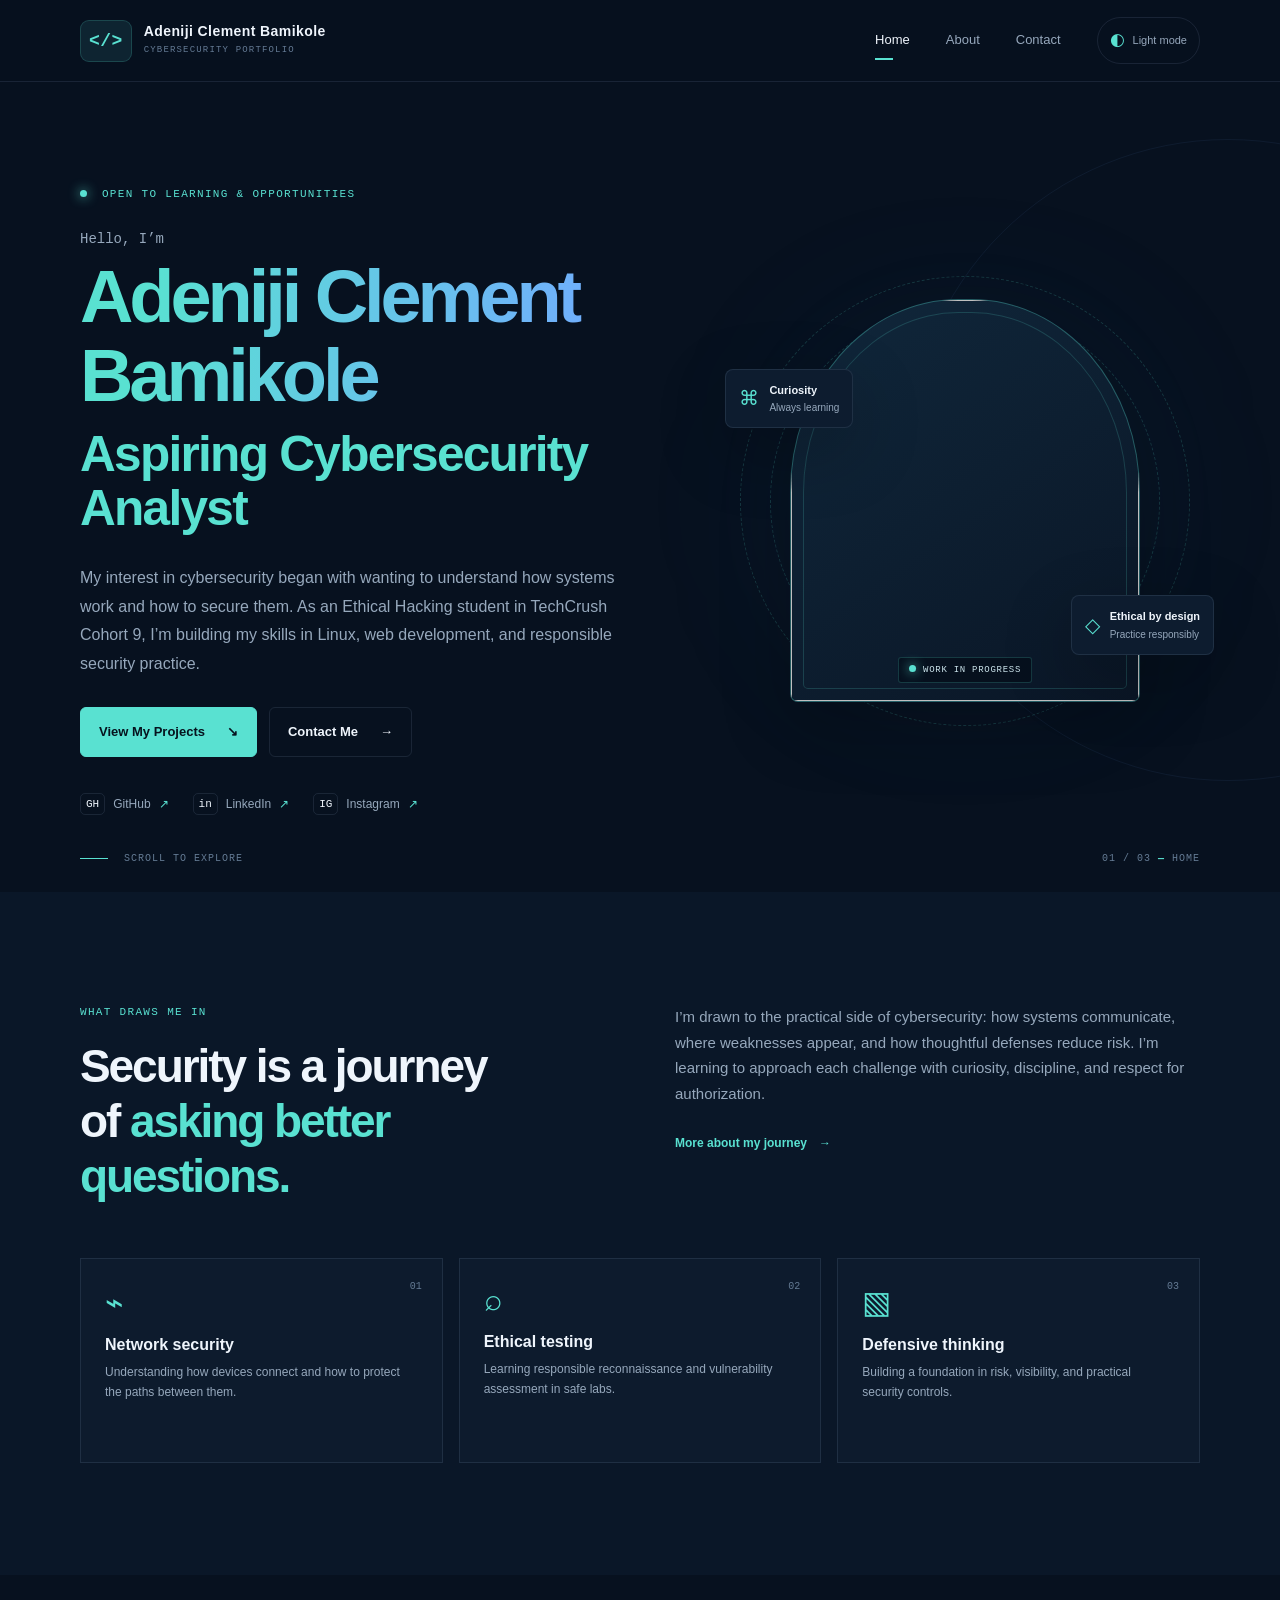
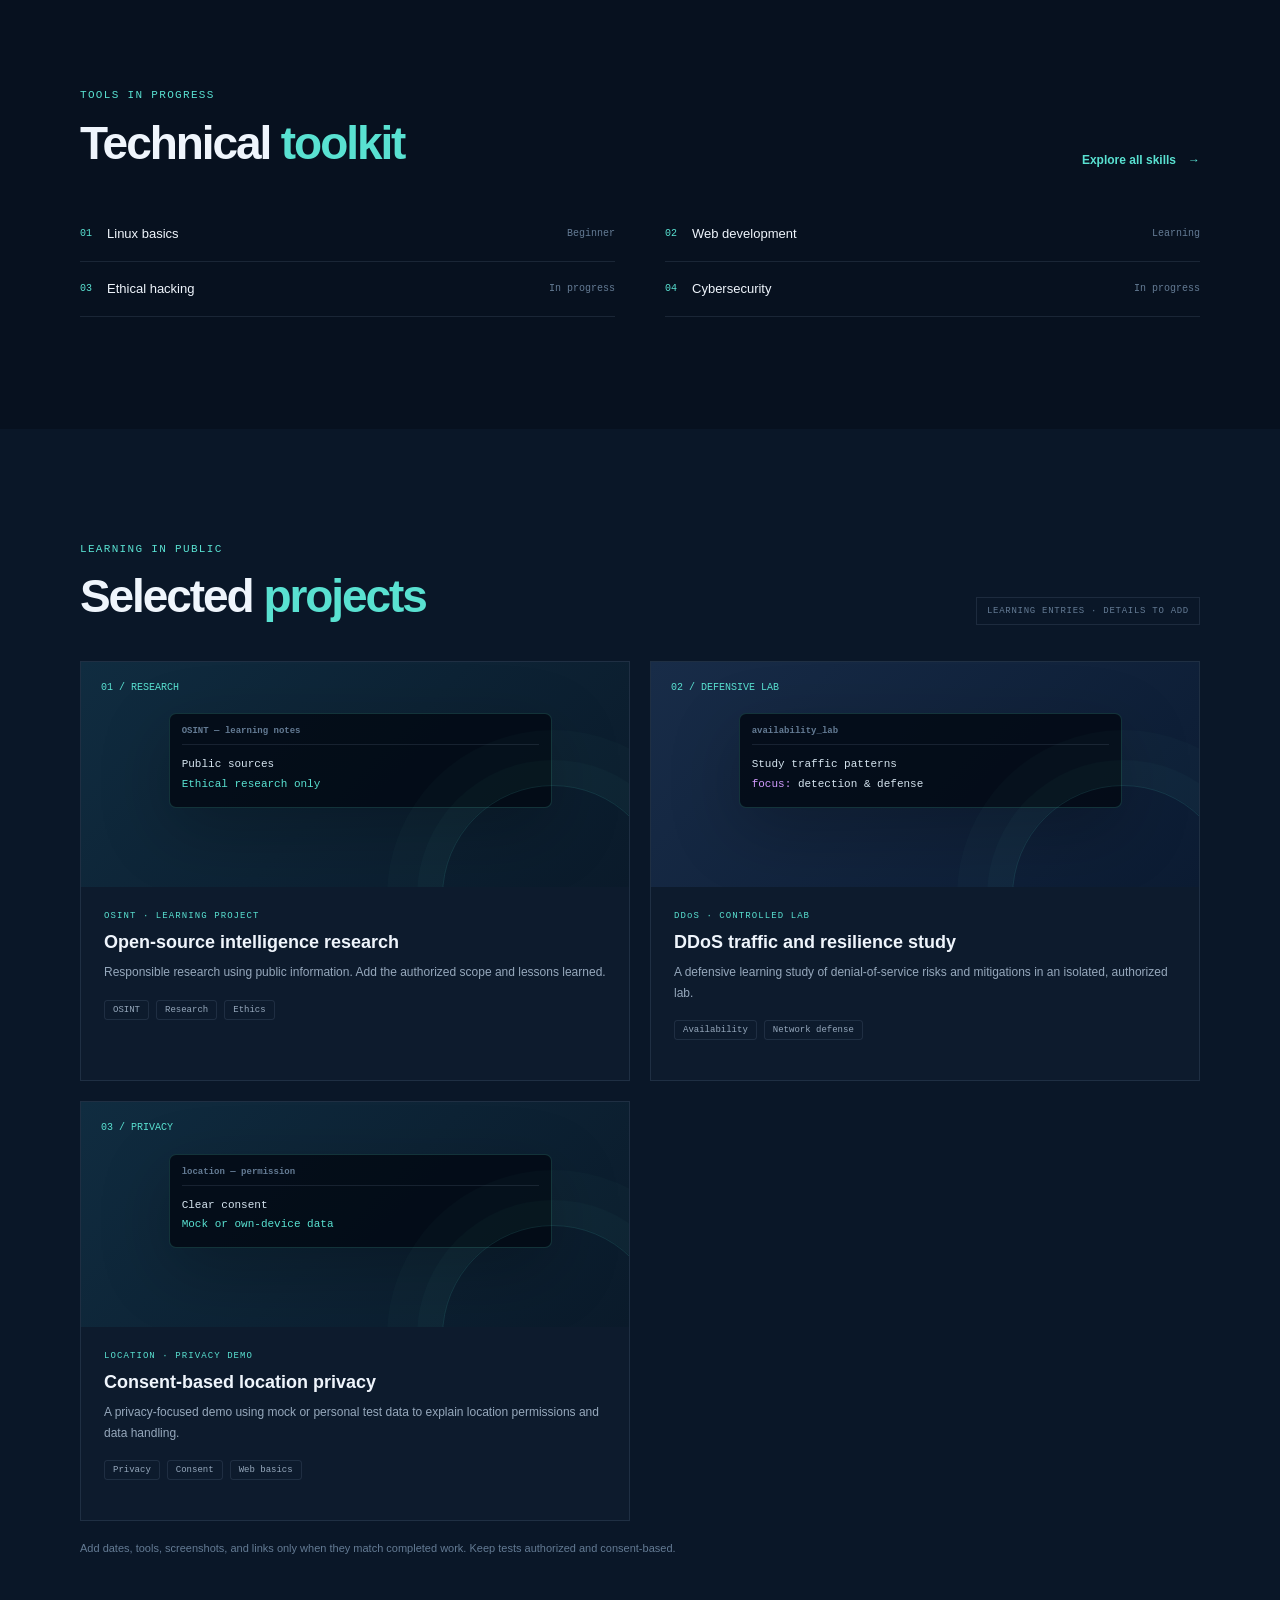
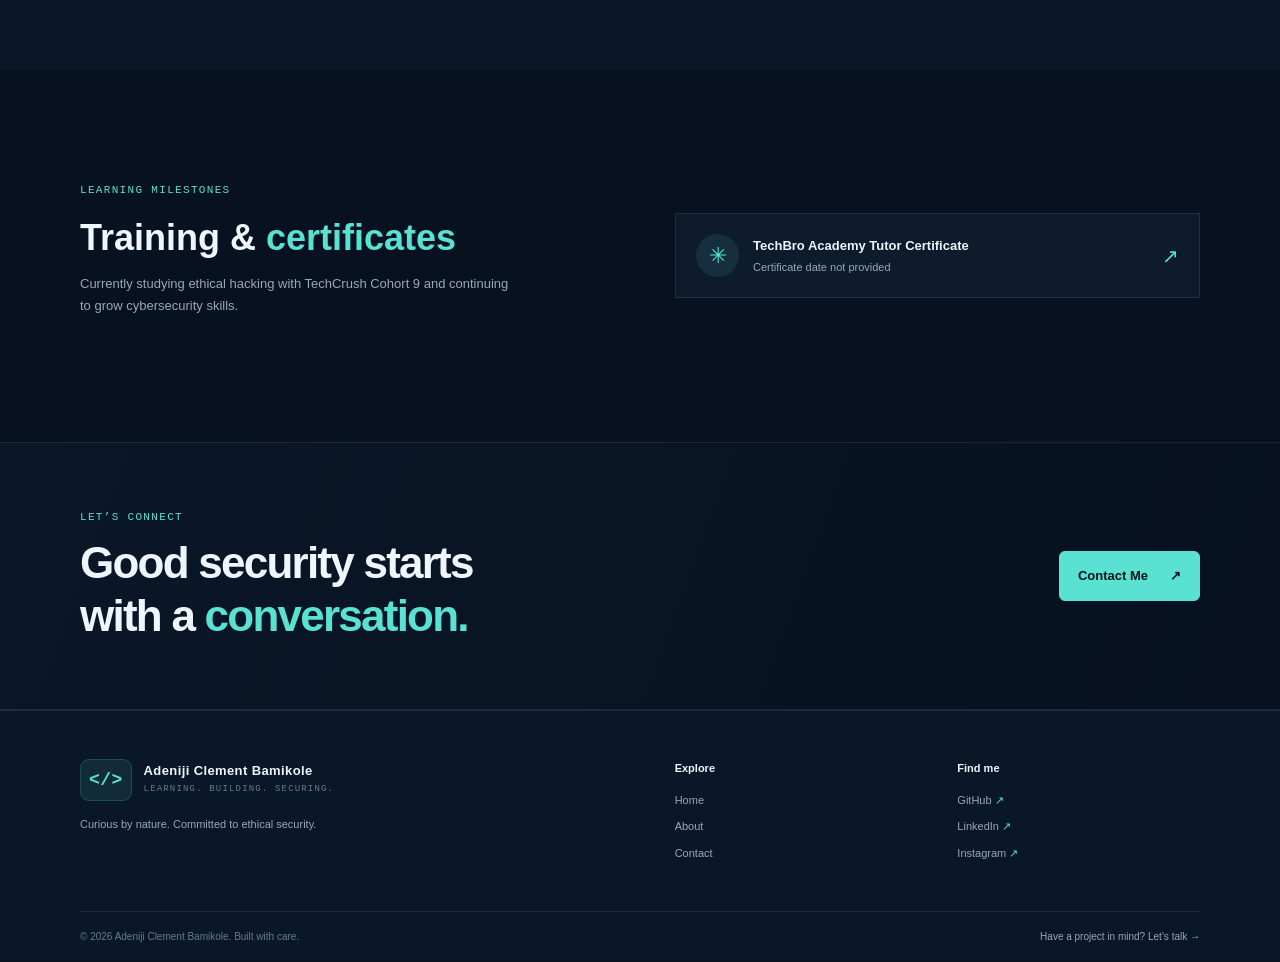
==== index.html @ 2267a5a1 "Add files via upload" ====
<!doctype html>
<html lang="en" data-theme="dark">
<head>
  <meta charset="utf-8">
  <meta name="viewport" content="width=device-width, initial-scale=1">
  <meta name="description" content="A personal portfolio for an aspiring cybersecurity analyst.">
  <meta name="theme-color" content="#07111f">
  <title>Home · Adeniji Clement Bamikole</title>
  <link rel="icon" href="static/images/favicon.svg" type="image/svg+xml">
  <link rel="stylesheet" href="static/css/style.css">
  <script src="static/js/main.js" defer></script>
</head>
<body>
  <a class="skip-link" href="#main">Skip to content</a>
  <header class="site-header">
    <div class="container nav-wrap">
      <a class="brand" href="index.html" aria-label="Adeniji Clement Bamikole, Home"><span class="brand-mark">&lt;/&gt;</span><span>Adeniji Clement Bamikole<small>CYBERSECURITY PORTFOLIO</small></span></a>
      <button class="menu-toggle" type="button" aria-expanded="false" aria-controls="main-nav"><span></span><span></span><span class="sr-only">Toggle navigation</span></button>
      <nav id="main-nav" class="main-nav" aria-label="Main navigation">
        <a href="index.html" aria-current="page">Home</a>
        <a href="about.html" >About</a>
        <a href="contact.html" >Contact</a>
        <button class="theme-toggle" type="button" aria-label="Switch color theme"><span aria-hidden="true">◐</span><span class="theme-label">Light mode</span></button>
      </nav>
    </div>
  </header>
  <main id="main">
<section class="hero section-space">
  <div class="container hero-grid">
    <div class="hero-copy reveal"><div class="eyebrow"><span class="status-dot"></span> OPEN TO LEARNING & OPPORTUNITIES</div>
      <p class="hero-kicker">Hello, I’m</p><h1><span class="name-gradient">Adeniji Clement Bamikole</span><br><span class="accent">Aspiring Cybersecurity Analyst</span></h1>
      <p class="hero-intro">My interest in cybersecurity began with wanting to understand how systems work and how to secure them. As an Ethical Hacking student in TechCrush Cohort 9, I’m building my skills in Linux, web development, and responsible security practice.</p>
      <div class="hero-actions"><a class="button button-primary" href="#projects">View My Projects <span aria-hidden="true">↘</span></a><a class="button button-secondary" href="contact.html">Contact Me <span aria-hidden="true">→</span></a></div>
      <div class="social-row"><a href="https://github.com/adenijiclementbamikole-prog" target="_blank" rel="noopener noreferrer"><span class="social-icon">GH</span> GitHub <span aria-hidden="true">↗</span></a><a href="https://www.linkedin.com/in/adeniji-clement-bamikole-9a1113447" target="_blank" rel="noopener noreferrer"><span class="social-icon">in</span> LinkedIn <span aria-hidden="true">↗</span></a><a href="https://www.instagram.com/clement_adenijii/" target="_blank" rel="noopener noreferrer"><span class="social-icon">IG</span> Instagram <span aria-hidden="true">↗</span></a></div>
    </div>
    <div class="hero-visual reveal"><div class="visual-glow"></div><div class="portrait-frame"><img src="c:\Users\HP\Downloads\HCKLZ.jpg" alt=""><span class="portrait-caption"><i></i>WORK IN PROGRESS</span></div><div class="float-card float-card-top"><span class="float-icon">⌘</span><span><b>Curiosity</b><small>Always learning</small></span></div><div class="float-card float-card-bottom"><span class="float-icon shield">◇</span><span><b>Ethical by design</b><small>Practice responsibly</small></span></div><div class="orbit orbit-one"></div><div class="orbit orbit-two"></div></div>
  </div>
  <div class="container hero-foot"><span><i class="scroll-line"></i> SCROLL TO EXPLORE</span><span>01 / 03 <b>—</b> HOME</span></div>
</section>
<section class="section-space section-muted" id="interests"><div class="container split-section"><div class="section-heading reveal"><p class="eyebrow">WHAT DRAWS ME IN</p><h2>Security is a journey<br>of <span class="accent">asking better questions.</span></h2></div><div class="section-copy reveal"><p>I’m drawn to the practical side of cybersecurity: how systems communicate, where weaknesses appear, and how thoughtful defenses reduce risk. I’m learning to approach each challenge with curiosity, discipline, and respect for authorization.</p><a class="text-link" href="about.html">More about my journey <span aria-hidden="true">→</span></a></div></div><div class="container interest-grid"><article class="interest-card reveal"><span class="card-number">01</span><span class="line-icon">⌁</span><h3>Network security</h3><p>Understanding how devices connect and how to protect the paths between them.</p></article><article class="interest-card reveal"><span class="card-number">02</span><span class="line-icon">⌕</span><h3>Ethical testing</h3><p>Learning responsible reconnaissance and vulnerability assessment in safe labs.</p></article><article class="interest-card reveal"><span class="card-number">03</span><span class="line-icon">▧</span><h3>Defensive thinking</h3><p>Building a foundation in risk, visibility, and practical security controls.</p></article></div></section>
<section class="section-space"><div class="container"><div class="section-heading row-heading reveal"><div><p class="eyebrow">TOOLS IN PROGRESS</p><h2>Technical <span class="accent">toolkit</span></h2></div><a class="text-link" href="about.html#skills">Explore all skills <span aria-hidden="true">→</span></a></div><div class="skill-preview"><div class="skill-pill reveal"><span>01</span> Linux basics <b>Beginner</b></div><div class="skill-pill reveal"><span>02</span> Web development <b>Learning</b></div><div class="skill-pill reveal"><span>03</span> Ethical hacking <b>In progress</b></div><div class="skill-pill reveal"><span>04</span> Cybersecurity <b>In progress</b></div></div></div></section>
<section class="section-space section-muted" id="projects"><div class="container"><div class="section-heading row-heading reveal"><div><p class="eyebrow">LEARNING IN PUBLIC</p><h2>Selected <span class="accent">projects</span></h2></div><span class="placeholder-label">LEARNING ENTRIES · DETAILS TO ADD</span></div><div class="project-grid"><article class="project-card reveal"><div class="project-visual project-a"><span>01 / RESEARCH</span><div class="terminal-window"><b>OSINT — learning notes</b><code>Public sources<br><em>Ethical research only</em></code></div></div><div class="project-content"><p class="eyebrow">OSINT · LEARNING PROJECT</p><h3>Open-source intelligence research</h3><p>Responsible research using public information. Add the authorized scope and lessons learned.</p><div class="tag-row"><span>OSINT</span><span>Research</span><span>Ethics</span></div></div></article><article class="project-card reveal"><div class="project-visual project-b"><span>02 / DEFENSIVE LAB</span><div class="code-window"><b>availability_lab</b><code>Study traffic patterns<br><i>focus:</i> detection & defense</code></div></div><div class="project-content"><p class="eyebrow">DDoS · CONTROLLED LAB</p><h3>DDoS traffic and resilience study</h3><p>A defensive learning study of denial-of-service risks and mitigations in an isolated, authorized lab.</p><div class="tag-row"><span>Availability</span><span>Network defense</span></div></div></article><article class="project-card reveal"><div class="project-visual project-a"><span>03 / PRIVACY</span><div class="terminal-window"><b>location — permission</b><code>Clear consent<br><em>Mock or own-device data</em></code></div></div><div class="project-content"><p class="eyebrow">LOCATION · PRIVACY DEMO</p><h3>Consent-based location privacy</h3><p>A privacy-focused demo using mock or personal test data to explain location permissions and data handling.</p><div class="tag-row"><span>Privacy</span><span>Consent</span><span>Web basics</span></div></div></article></div><p class="fine-print">Add dates, tools, screenshots, and links only when they match completed work. Keep tests authorized and consent-based.</p></div></section>
<section class="section-space"><div class="container cert-preview reveal"><div><p class="eyebrow">LEARNING MILESTONES</p><h2>Training & <span class="accent">certificates</span></h2><p>Currently studying ethical hacking with TechCrush Cohort 9 and continuing to grow cybersecurity skills.</p></div><div class="cert-empty"><span class="cert-icon">✳</span><div><b>TechBro Academy Tutor Certificate</b><small>Certificate date not provided</small></div><a href="https://techbroacademy.com/tutor-certificate?cert_hash=8d565b7bbb34ee12" target="_blank" rel="noopener noreferrer" aria-label="Open certificate verification">↗</a></div></div></section>
<section class="cta-band"><div class="container cta-inner reveal"><div><p class="eyebrow">LET’S CONNECT</p><h2>Good security starts<br>with a <span class="accent">conversation.</span></h2></div><a class="button button-primary" href="contact.html">Contact Me <span aria-hidden="true">↗</span></a></div></section>
</main>
  <footer class="site-footer">
    <div class="container footer-top">
      <div><a class="brand footer-brand" href="index.html"><span class="brand-mark">&lt;/&gt;</span><span>Adeniji Clement Bamikole<small>LEARNING. BUILDING. SECURING.</small></span></a><p>Curious by nature. Committed to ethical security.</p></div>
      <div class="footer-links"><strong>Explore</strong><a href="index.html">Home</a><a href="about.html">About</a><a href="contact.html">Contact</a></div>
      <div class="footer-links"><strong>Find me</strong><a href="https://github.com/adenijiclementbamikole-prog" target="_blank" rel="noopener noreferrer">GitHub <span aria-hidden="true">↗</span></a><a href="https://www.linkedin.com/in/adeniji-clement-bamikole-9a1113447" target="_blank" rel="noopener noreferrer">LinkedIn <span aria-hidden="true">↗</span></a><a href="https://www.instagram.com/clement_adenijii/" target="_blank" rel="noopener noreferrer">Instagram <span aria-hidden="true">↗</span></a></div>
    </div>
    <div class="container footer-bottom"><span>© <span id="copyright-year"></span> Adeniji Clement Bamikole. Built with care.</span><a href="contact.html">Have a project in mind? Let’s talk <span aria-hidden="true">→</span></a></div>
  </footer>
</body>
</html>
---- static/css/style.css ----
:root{color-scheme:dark;--bg:#07111f;--surface:#0a1728;--surface-2:#0d1c2f;--card:#0d1b2d;--border:rgba(164,190,219,.12);--text:#eff5fc;--muted:#96a8bc;--faint:#647b94;--cyan:#59e1d1;--blue:#72aaff;--accent-soft:rgba(89,225,209,.1);--shadow:0 22px 70px rgba(0,0,0,.23);--font:'DM Sans',sans-serif;--display:'Manrope',sans-serif;--mono:'DM Mono',monospace;scroll-behavior:smooth}
html[data-theme="light"]{color-scheme:light;--bg:#f5f8fb;--surface:#fff;--surface-2:#edf3f7;--card:#fff;--border:rgba(22,50,77,.14);--text:#102337;--muted:#53677c;--faint:#7a8fa4;--cyan:#087f79;--blue:#2762b2;--accent-soft:rgba(8,127,121,.1);--shadow:0 22px 70px rgba(24,58,84,.1)}
*{box-sizing:border-box}body{margin:0;background:var(--bg);color:var(--text);font:16px/1.7 var(--font);transition:background .25s,color .25s}a{color:inherit;text-decoration:none}button,input,textarea{font:inherit}button,a{-webkit-tap-highlight-color:transparent}a:focus-visible,button:focus-visible,input:focus-visible,textarea:focus-visible{outline:3px solid var(--cyan);outline-offset:4px}::selection{background:var(--cyan);color:#07111f}.container{width:min(1120px,calc(100% - 48px));margin-inline:auto}.section-space{padding:112px 0}.section-muted{background:var(--surface)}.accent{color:var(--cyan)}.muted,.heading-note{color:var(--muted)}.eyebrow{font:500 11px/1.5 var(--mono);letter-spacing:.12em;color:var(--cyan);margin:0 0 18px}.skip-link{position:absolute;left:12px;top:-80px;background:var(--cyan);color:#07111f;padding:10px 16px;z-index:90}.skip-link:focus{top:12px}.sr-only{position:absolute;width:1px;height:1px;padding:0;margin:-1px;overflow:hidden;clip:rect(0,0,0,0);white-space:nowrap;border:0}
.site-header{height:82px;border-bottom:1px solid var(--border);position:sticky;top:0;z-index:20;background:color-mix(in srgb,var(--bg) 88%,transparent);backdrop-filter:blur(18px)}.nav-wrap{height:100%;display:flex;align-items:center;justify-content:space-between}.brand{display:flex;align-items:center;gap:12px;font:700 14px/1.2 var(--display);letter-spacing:.03em}.brand-mark{color:var(--cyan);font:700 18px var(--mono);padding:10px 8px;background:var(--accent-soft);border:1px solid rgba(89,225,209,.18);border-radius:9px}.brand small{display:block;color:var(--faint);font:9px/1.5 var(--mono);letter-spacing:.13em;margin-top:4px}.main-nav{display:flex;align-items:center;gap:36px}.main-nav>a{font-size:13px;color:var(--muted);position:relative;padding:8px 0;transition:color .2s}.main-nav>a:hover,.main-nav>a[aria-current=page]{color:var(--text)}.main-nav>a[aria-current=page]:after{position:absolute;content:"";height:2px;width:18px;background:var(--cyan);bottom:0;left:0}.theme-toggle{display:flex;align-items:center;gap:8px;color:var(--muted);border:1px solid var(--border);border-radius:999px;background:transparent;padding:8px 12px;cursor:pointer;font-size:11px}.theme-toggle span:first-child{font-size:17px;color:var(--cyan)}.menu-toggle{display:none;background:transparent;color:var(--text);border:0;padding:8px}.menu-toggle span:not(.sr-only){display:block;width:22px;height:2px;background:var(--text);margin:5px}
.hero{padding-top:104px;padding-bottom:28px;min-height:690px;overflow:hidden;position:relative}.hero:before{position:absolute;content:"";width:640px;height:640px;border-radius:50%;border:1px solid rgba(114,170,255,.07);top:7%;right:-21%;pointer-events:none}.hero-grid{display:grid;grid-template-columns:1.12fr .88fr;align-items:center;gap:52px;min-height:500px}.hero-kicker{color:var(--muted);font:14px var(--mono);margin:28px 0 10px}.hero h1,.page-hero h1{font:800 clamp(42px,6vw,74px)/1.08 var(--display);letter-spacing:-.055em;margin:0}.hero h1 .accent{font-size:.67em;letter-spacing:-.035em;display:inline-block;margin-top:12px}.hero-intro{max-width:560px;color:var(--muted);font-size:16px;line-height:1.8;margin:24px 0 28px}.hero-actions{display:flex;gap:12px;flex-wrap:wrap}.button{display:inline-flex;align-items:center;justify-content:center;gap:22px;border-radius:6px;padding:13px 18px;font-size:13px;font-weight:700;transition:transform .2s,background .2s,border-color .2s}.button:hover{transform:translateY(-2px)}.button-primary{background:var(--cyan);color:#06131e;border:1px solid var(--cyan)}.button-primary:hover{background:#80f0e1}.button-secondary{border:1px solid var(--border);background:transparent}.button-secondary:hover{border-color:var(--cyan)}.social-row{display:flex;gap:24px;margin-top:36px;color:var(--muted);font-size:12px}.social-row a{display:flex;align-items:center;gap:8px}.social-row a>span:last-child{color:var(--cyan)}.social-icon{font:11px var(--mono);border:1px solid var(--border);border-radius:5px;padding:4px 5px;color:var(--text)}.hero-visual{min-height:440px;position:relative;display:grid;place-items:center}.visual-glow{position:absolute;width:290px;height:290px;background:rgba(33,115,178,.16);filter:blur(85px);border-radius:50%}.portrait-frame{position:relative;width:min(350px,82%);aspect-ratio:.87;border:1px solid rgba(89,225,209,.32);border-radius:48% 48% 8px 8px;overflow:hidden;background:linear-gradient(145deg,#10273b,#0a1626);box-shadow:var(--shadow);z-index:1}.portrait-frame:before{position:absolute;content:"";inset:12px;border:1px solid rgba(89,225,209,.18);border-radius:48% 48% 5px 5px;z-index:2;pointer-events:none}.portrait-frame img{width:100%;height:100%;object-fit:cover}.portrait-caption{position:absolute;bottom:18px;left:50%;transform:translateX(-50%);white-space:nowrap;background:rgba(5,15,27,.82);border:1px solid rgba(89,225,209,.2);padding:7px 10px;border-radius:3px;color:#cce4ec;font:9px var(--mono);letter-spacing:.08em;z-index:3}.portrait-caption i,.status-dot{display:inline-block;width:7px;height:7px;background:var(--cyan);border-radius:50%;margin-right:7px;box-shadow:0 0 12px var(--cyan)}.float-card{position:absolute;z-index:4;display:flex;gap:10px;align-items:center;background:var(--surface-2);border:1px solid var(--border);padding:11px 13px;border-radius:8px;box-shadow:var(--shadow)}.float-card b,.float-card small{display:block}.float-card b{font-size:11px}.float-card small{font-size:10px;color:var(--muted)}.float-icon{font-size:20px;color:var(--cyan)}.float-card-top{top:20%;left:-1%}.float-card-bottom{bottom:15%;right:-3%}.orbit{position:absolute;border:1px dashed rgba(89,225,209,.18);border-radius:50%;aspect-ratio:1}.orbit-one{width:450px;transform:rotate(-20deg)}.orbit-two{width:390px;transform:rotate(30deg)}.hero-foot{display:flex;justify-content:space-between;color:var(--faint);font:10px var(--mono);letter-spacing:.1em;padding-top:38px}.hero-foot b{color:var(--cyan)}.scroll-line{display:inline-block;width:28px;height:1px;background:var(--cyan);vertical-align:middle;margin-right:9px}
.split-section{display:grid;grid-template-columns:1fr 1fr;gap:70px;align-items:start}.section-heading h2,.contact-aside h2{font:750 clamp(31px,4vw,46px)/1.2 var(--display);letter-spacing:-.045em;margin:0}.section-copy{max-width:520px;color:var(--muted);font-size:15px}.section-copy p{margin:0 0 23px}.text-link{display:inline-flex;align-items:center;gap:12px;color:var(--cyan);font-size:12px;font-weight:700}.text-link span{transition:transform .2s}.text-link:hover span{transform:translateX(4px)}.interest-grid{display:grid;grid-template-columns:repeat(3,1fr);gap:16px;margin-top:54px}.interest-card{background:var(--card);border:1px solid var(--border);padding:25px 24px 27px;min-height:205px;position:relative;transition:transform .2s,border .2s}.interest-card:hover,.project-card:hover,.about-skill:hover{transform:translateY(-4px);border-color:rgba(89,225,209,.36)}.line-icon{font:31px var(--mono);color:var(--cyan)}.card-number{position:absolute;right:20px;top:22px;font:10px var(--mono);color:var(--faint)}.interest-card h3{font:650 16px var(--display);margin:14px 0 8px}.interest-card p,.project-content>p:not(.eyebrow){font-size:12px;color:var(--muted);line-height:1.7;margin:0}.skill-preview{display:grid;grid-template-columns:1fr 1fr;gap:0 50px;margin-top:36px}.skill-pill{padding:16px 0;border-bottom:1px solid var(--border);display:flex;align-items:center;gap:15px;font-size:13px}.skill-pill>span{font:10px var(--mono);color:var(--cyan)}.skill-pill b{margin-left:auto;color:var(--faint);font:10px var(--mono);white-space:nowrap}.row-heading{display:flex;align-items:end;justify-content:space-between;margin-bottom:36px}.row-heading .eyebrow{margin-bottom:12px}.project-grid{display:grid;grid-template-columns:1fr 1fr;gap:20px}.project-card{border:1px solid var(--border);background:var(--card);transition:transform .2s,border .2s;overflow:hidden}.project-visual{height:225px;background:linear-gradient(135deg,#102c40,#0a1a2a);position:relative;overflow:hidden;padding:20px;font:10px var(--mono);color:var(--cyan)}.project-visual:after{content:"";position:absolute;width:220px;height:220px;border:1px solid rgba(89,225,209,.13);border-radius:50%;right:-35px;bottom:-120px;box-shadow:0 0 0 25px rgba(89,225,209,.025),0 0 0 55px rgba(89,225,209,.02)}.project-b{background:linear-gradient(135deg,#182c48,#0b1b32)}.terminal-window,.code-window{position:absolute;left:16%;right:14%;top:23%;background:rgba(3,10,20,.86);border:1px solid rgba(89,225,209,.18);border-radius:7px;box-shadow:var(--shadow);padding:12px;color:var(--muted)}.terminal-window>b,.code-window>b{display:block;color:var(--faint);font-size:9px;border-bottom:1px solid var(--border);padding-bottom:8px;margin-bottom:10px}.terminal-window code,.code-window code{font:11px/1.8 var(--mono);color:#d6e5f0}.terminal-window em{color:var(--cyan);font-style:normal}.code-window code i{color:#d39cff;font-style:normal}.code-window code strong{color:var(--cyan)}.project-content{padding:23px}.project-content .eyebrow{font-size:9px;margin-bottom:9px}.project-content h3{font:650 18px var(--display);margin:0 0 9px}.tag-row{display:flex;flex-wrap:wrap;gap:7px;margin:17px 0}.tag-row span{border:1px solid var(--border);border-radius:3px;padding:4px 8px;color:var(--muted);font:9px var(--mono)}.project-content .text-link{margin-top:8px}.placeholder-label{font:9px var(--mono);letter-spacing:.08em;color:var(--faint);border:1px solid var(--border);padding:8px 10px}.fine-print{color:var(--faint);font-size:11px;margin:18px 0 0}.cert-preview{display:grid;grid-template-columns:1fr 1fr;gap:70px;align-items:center}.cert-preview h2{font:750 36px/1.2 var(--display);margin:0}.cert-preview>div:first-child>p:last-child{color:var(--muted);font-size:13px;max-width:430px}.cert-empty{display:flex;align-items:center;gap:14px;border:1px solid var(--border);background:var(--card);padding:20px}.cert-icon{width:43px;height:43px;border-radius:50%;display:grid;place-items:center;background:var(--accent-soft);color:var(--cyan);font-size:22px}.cert-empty b,.cert-empty small{display:block}.cert-empty b{font-size:13px}.cert-empty small{font-size:11px;color:var(--muted)}.cert-empty>a{margin-left:auto;color:var(--cyan);font-size:20px}.cta-band{border-top:1px solid var(--border);border-bottom:1px solid var(--border);background:linear-gradient(110deg,var(--surface),var(--bg))}.cta-inner{display:flex;align-items:center;justify-content:space-between;padding:66px 0}.cta-inner .eyebrow{margin-bottom:12px}.cta-inner h2{font:750 clamp(31px,4vw,44px)/1.2 var(--display);letter-spacing:-.04em;margin:0}
.page-hero{min-height:370px;position:relative;overflow:hidden;background:radial-gradient(ellipse at 78% 30%,rgba(55,128,165,.13),transparent 42%)}.page-hero-inner{position:relative}.page-hero h1{font-size:clamp(42px,6vw,68px)}.page-lede{max-width:570px;color:var(--muted);font-size:15px;margin-top:22px}.page-index{position:absolute;right:0;bottom:0;color:var(--faint);font:11px var(--mono)}.page-index span{color:var(--cyan);padding:0 6px}.bio-layout{display:grid;grid-template-columns:.75fr 1.25fr;gap:90px}.bio-aside{border-top:1px solid var(--border);padding-top:20px}.avatar-mini{width:130px;height:130px;border-radius:50%;overflow:hidden;border:1px solid rgba(89,225,209,.34);margin-bottom:24px}.avatar-mini img{width:100%;height:100%;object-fit:cover}.bio-aside .eyebrow{margin-bottom:5px}.bio-aside .muted{font-size:12px;max-width:220px}.bio-copy h2{font:750 clamp(31px,4vw,43px)/1.2 var(--display);letter-spacing:-.04em;margin:0 0 21px}.bio-copy>p:not(.eyebrow){color:var(--muted);font-size:14px;margin:0 0 17px}.bio-copy strong{color:var(--text)}.bio-copy .button{margin-top:12px}.goal-list{margin-top:27px;border-top:1px solid var(--border)}.goal-list>div{display:grid;grid-template-columns:35px 1fr;gap:1px 10px;padding:13px 0;border-bottom:1px solid var(--border)}.goal-list>div>span{grid-row:span 2;color:var(--cyan);font:10px var(--mono);padding-top:4px}.goal-list b{font-size:12px;color:var(--text)}.goal-list small{font-size:11px;color:var(--muted)}.heading-note{max-width:620px;font-size:13px;margin-top:14px}.about-skill-grid{display:grid;grid-template-columns:repeat(4,1fr);gap:13px;margin-top:38px}.about-skill{background:var(--card);border:1px solid var(--border);padding:20px 18px;min-height:200px;position:relative;transition:transform .2s,border .2s}.about-skill>span{color:var(--cyan);font:10px var(--mono)}.about-skill h3{font:650 14px/1.4 var(--display);margin:18px 0 8px}.about-skill p{color:var(--muted);font-size:11px;line-height:1.6;margin:0 0 18px}.about-skill b{font:9px var(--mono);color:var(--cyan);letter-spacing:.08em;position:absolute;bottom:16px}.timeline{margin:35px 0 0 8px;border-left:1px solid rgba(89,225,209,.28);padding-left:27px}.timeline-item{position:relative;padding:0 0 31px}.timeline-dot{width:9px;height:9px;border:2px solid var(--cyan);background:var(--bg);border-radius:50%;position:absolute;left:-32px;top:4px}.timeline-meta{font:9px var(--mono);letter-spacing:.1em;color:var(--cyan)}.timeline-item h3{font:650 18px var(--display);margin:8px 0}.timeline-item p{font-size:13px;color:var(--muted);max-width:680px;margin:0}.timeline-item .tag-row{margin:11px 0 0}.training-layout{display:grid;grid-template-columns:.8fr 1.2fr;gap:75px}.training-card{border:1px solid var(--border);background:var(--card);padding:25px}.training-row{display:flex;gap:16px;padding:5px 0 23px}.training-symbol{font-size:21px;color:var(--cyan);width:30px}.training-row .eyebrow{font-size:9px;margin-bottom:7px}.training-row h3{font:650 14px var(--display);margin:0}.training-row p:last-child{font-size:11px;color:var(--muted);margin:5px 0 0}.certificate-note{border-top:1px solid var(--border);padding-top:18px;display:grid;gap:5px}.certificate-note b{font-size:12px}.certificate-note span{color:var(--muted);font-size:11px}
.contact-hero{min-height:340px}.contact-layout{display:grid;grid-template-columns:.78fr 1.22fr;gap:80px;align-items:start}.contact-aside h2{margin-bottom:20px}.contact-aside>p:not(.eyebrow){color:var(--muted);font-size:13px;max-width:360px}.contact-detail{display:flex;gap:13px;align-items:center;border-top:1px solid var(--border);padding:15px 0}.detail-icon{width:36px;height:36px;border:1px solid var(--border);border-radius:5px;display:grid;place-items:center;font:12px var(--mono);color:var(--cyan)}.contact-detail small,.contact-detail a{display:block}.contact-detail small{font:9px var(--mono);color:var(--faint);letter-spacing:.1em}.contact-detail a{font-size:12px;color:var(--text);margin-top:2px}.contact-detail a:hover{color:var(--cyan)}.privacy-note{display:flex;gap:12px;margin-top:26px;padding:14px;background:var(--accent-soft);border:1px solid rgba(89,225,209,.16);font-size:11px;color:var(--muted)}.privacy-note>span{color:var(--cyan);font-size:17px}.privacy-note p{margin:0}.form-panel{padding:30px;background:var(--card);border:1px solid var(--border);box-shadow:var(--shadow)}.form-panel>h2{font:700 23px var(--display);margin:0 0 25px}.form-grid{display:grid;grid-template-columns:1fr 1fr;gap:15px}.field{margin-bottom:18px}.field label{display:block;font-size:11px;font-weight:600;margin-bottom:7px}.field label span,.form-footnote span{color:var(--cyan)}.field input,.field textarea{display:block;width:100%;border:1px solid var(--border);border-radius:4px;background:var(--surface);color:var(--text);font-size:12px;padding:12px 13px;transition:border .2s;resize:vertical}.field input::placeholder,.field textarea::placeholder{color:var(--faint)}.field input:focus,.field textarea:focus{border-color:var(--cyan);outline:none;box-shadow:0 0 0 2px var(--accent-soft)}.field-error{display:block;min-height:0;color:#ff9393;font-size:10px;margin-top:4px}.field.invalid input,.field.invalid textarea{border-color:#e87878}.textarea-foot{display:flex;justify-content:space-between}.textarea-foot>small:last-child{color:var(--faint);font:9px var(--mono);margin-top:5px}.submit-button{cursor:pointer}.form-footnote{font-size:10px;color:var(--muted);margin:13px 0 0}.flash-list{margin:0 0 20px}.flash{font-size:12px;padding:11px 13px;border-radius:4px;margin:8px 0}.flash-success{color:#9aefd9;background:rgba(37,148,116,.12);border:1px solid rgba(75,203,158,.25)}.flash-error{color:#ffaaaa;background:rgba(207,75,75,.1);border:1px solid rgba(207,75,75,.24)}.honeypot{position:absolute;left:-10000px;width:1px;height:1px;overflow:hidden}.site-footer{background:var(--surface);border-top:1px solid var(--border)}.footer-top{display:grid;grid-template-columns:1.6fr .7fr .7fr;gap:40px;padding:48px 0}.footer-brand{font-size:13px}.footer-top>div:first-child>p{font-size:11px;color:var(--muted);margin:14px 0 0}.footer-links{display:grid;align-content:start;gap:8px;font-size:11px;color:var(--muted)}.footer-links strong{color:var(--text);font-size:11px;margin-bottom:5px}.footer-links a:hover,.footer-bottom a:hover{color:var(--cyan)}.footer-links a span{color:var(--cyan)}.footer-bottom{border-top:1px solid var(--border);padding:16px 0;display:flex;justify-content:space-between;font-size:10px;color:var(--faint)}.footer-bottom a{color:var(--muted)}.footer-bottom a span{color:var(--cyan)}
.reveal{opacity:0;transform:translateY(16px);transition:opacity .7s ease,transform .7s ease}.reveal.is-visible{opacity:1;transform:translateY(0)}
.name-gradient{display:inline-block;background:linear-gradient(100deg,#59e1d1 5%,#72aaff 38%,#c29aff 68%,#59e1d1 95%);background-size:240% auto;background-clip:text;-webkit-background-clip:text;color:transparent;-webkit-text-fill-color:transparent;animation:name-gradient-shift 7s ease-in-out infinite alternate}@keyframes name-gradient-shift{from{background-position:0% center}to{background-position:100% center}}
@media(max-width:900px){.section-space{padding:85px 0}.hero{padding-top:75px}.hero-grid{gap:25px}.hero-visual{min-height:380px}.float-card-top{left:-5%}.float-card-bottom{right:-7%}.about-skill-grid{grid-template-columns:repeat(2,1fr)}.contact-layout,.bio-layout,.training-layout{gap:42px}.interest-grid{gap:12px}.interest-card{padding:20px}}
@media(max-width:680px){.container{width:min(100% - 36px,540px)}.site-header{height:70px}.menu-toggle{display:block;z-index:22}.main-nav{display:none;position:absolute;top:69px;left:0;right:0;background:var(--surface);border-bottom:1px solid var(--border);padding:15px 24px 22px;flex-direction:column;align-items:stretch;gap:4px}.main-nav.is-open{display:flex}.main-nav>a{padding:12px 0}.main-nav>a[aria-current=page]:after{bottom:5px}.theme-toggle{align-self:flex-start;margin-top:8px}.hero{padding-top:62px;min-height:0}.hero-grid{grid-template-columns:1fr;gap:30px}.hero h1{font-size:47px}.hero-visual{min-height:370px;grid-row:2}.portrait-frame{width:270px}.orbit-one{width:355px}.orbit-two{width:310px}.float-card-top{left:0}.float-card-bottom{right:0}.hero-foot{padding-top:30px}.section-space{padding:72px 0}.split-section,.cert-preview,.bio-layout,.training-layout,.contact-layout{grid-template-columns:1fr;gap:30px}.interest-grid{grid-template-columns:1fr}.interest-card{min-height:175px}.skill-preview{grid-template-columns:1fr;gap:0}.row-heading{align-items:start;gap:15px;flex-direction:column}.project-grid{grid-template-columns:1fr}.project-visual{height:205px}.cert-preview{gap:18px}.cta-inner{padding:48px 0;align-items:flex-start;gap:22px;flex-direction:column}.page-hero{min-height:330px}.page-hero h1{font-size:48px}.page-index{bottom:-25px}.bio-aside{display:grid;grid-template-columns:70px 1fr;align-items:center;column-gap:16px}.bio-aside .avatar-mini{width:65px;height:65px;grid-row:span 2;margin:0}.bio-aside .eyebrow{align-self:end}.bio-aside .muted{align-self:start;margin:0;max-width:none}.about-skill-grid{grid-template-columns:1fr 1fr;gap:9px}.about-skill{padding:16px 13px;min-height:210px}.about-skill h3{font-size:12px}.about-skill p{font-size:10px}.timeline{padding-left:21px}.timeline-dot{left:-26px}.form-panel{padding:22px 17px}.form-grid{grid-template-columns:1fr;gap:0}.footer-top{grid-template-columns:1fr 1fr;gap:28px;padding:37px 0}.footer-top>div:first-child{grid-column:span 2}.footer-bottom{gap:10px;flex-direction:column}.placeholder-label{font-size:8px}}
@media(max-width:390px){.hero h1{font-size:40px}.hero-actions{align-items:stretch;flex-direction:column}.button{justify-content:space-between}.about-skill-grid{grid-template-columns:1fr}.about-skill{min-height:165px}.about-skill h3{font-size:14px}.about-skill p{font-size:11px}}
@media(prefers-reduced-motion:reduce){*,*::before,*::after{scroll-behavior:auto!important;animation-duration:.01ms!important;animation-iteration-count:1!important;transition-duration:.01ms!important}.reveal{opacity:1;transform:none}}
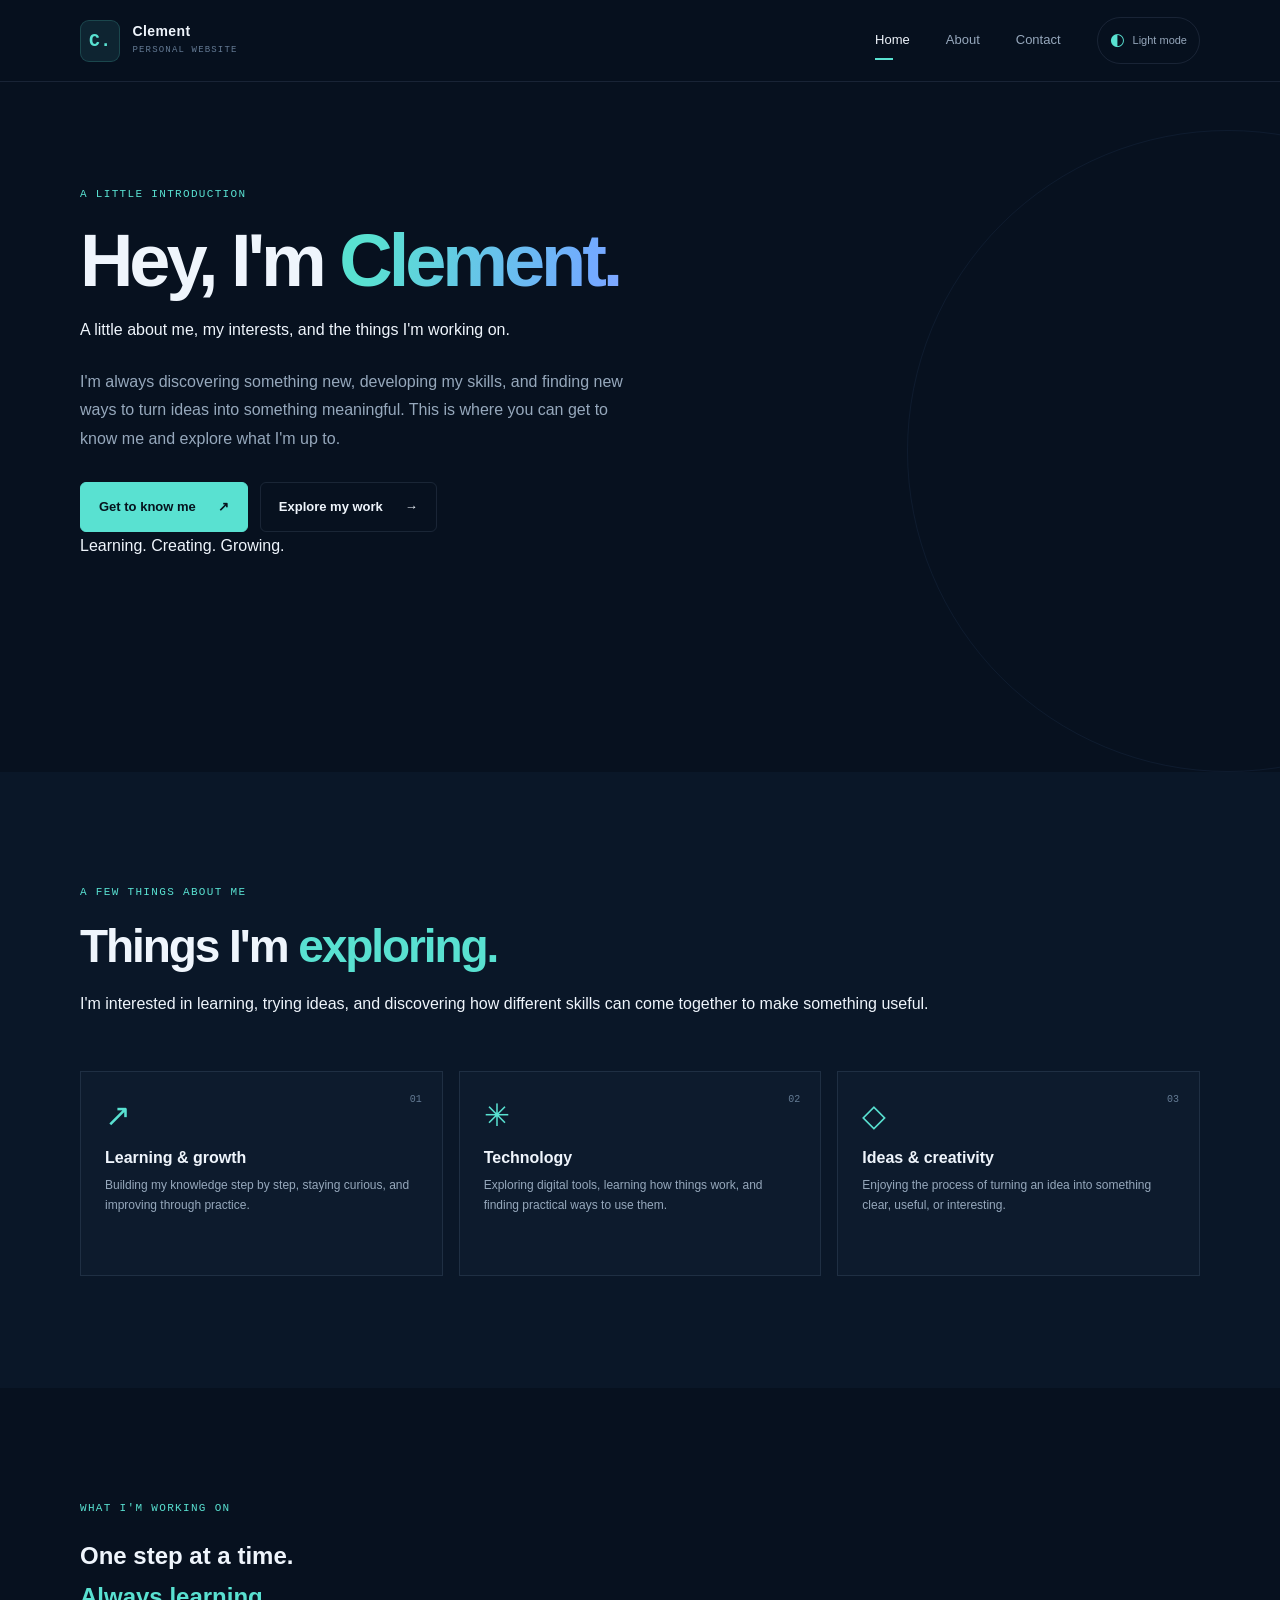
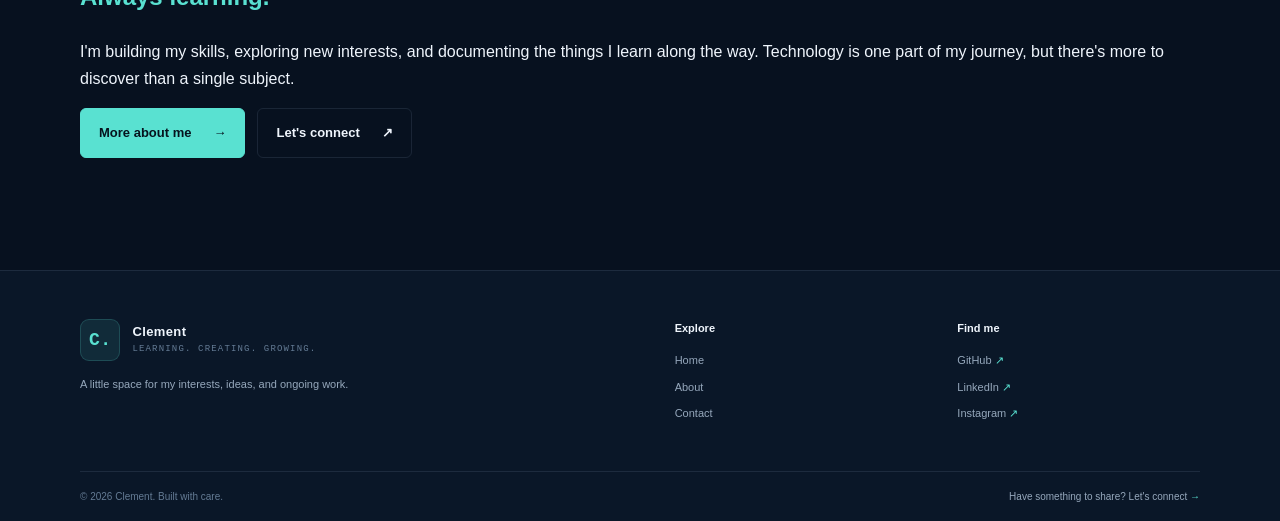
==== commit bbc974fc: "Redesign homepage as a text-only personal introduction" ====
--- a/index.html
+++ b/index.html
@@ -1,55 +1,105 @@
 <!doctype html>
-<html lang="en" data-theme="dark">
+<html lang="en" data-theme="light">
 <head>
   <meta charset="utf-8">
   <meta name="viewport" content="width=device-width, initial-scale=1">
-  <meta name="description" content="A personal portfolio for an aspiring cybersecurity analyst.">
-  <meta name="theme-color" content="#07111f">
-  <title>Home · Adeniji Clement Bamikole</title>
+  <meta name="description" content="A personal website for Clement — sharing his interests, learning, and the things he is working on.">
+  <meta name="theme-color" content="#102a43">
+  <title>Home · Clement</title>
   <link rel="icon" href="static/images/favicon.svg" type="image/svg+xml">
   <link rel="stylesheet" href="static/css/style.css">
   <script src="static/js/main.js" defer></script>
 </head>
-<body>
+<body class="home-page">
   <a class="skip-link" href="#main">Skip to content</a>
   <header class="site-header">
     <div class="container nav-wrap">
-      <a class="brand" href="index.html" aria-label="Adeniji Clement Bamikole, Home"><span class="brand-mark">&lt;/&gt;</span><span>Adeniji Clement Bamikole<small>CYBERSECURITY PORTFOLIO</small></span></a>
+      <a class="brand" href="index.html" aria-label="Clement, Home">
+        <span class="brand-mark">C.</span>
+        <span>Clement<small>PERSONAL WEBSITE</small></span>
+      </a>
       <button class="menu-toggle" type="button" aria-expanded="false" aria-controls="main-nav"><span></span><span></span><span class="sr-only">Toggle navigation</span></button>
       <nav id="main-nav" class="main-nav" aria-label="Main navigation">
         <a href="index.html" aria-current="page">Home</a>
-        <a href="about.html" >About</a>
-        <a href="contact.html" >Contact</a>
-        <button class="theme-toggle" type="button" aria-label="Switch color theme"><span aria-hidden="true">◐</span><span class="theme-label">Light mode</span></button>
+        <a href="about.html">About</a>
+        <a href="contact.html">Contact</a>
+        <button class="theme-toggle" type="button" aria-label="Switch color theme"><span aria-hidden="true">◐</span><span class="theme-label">Dark mode</span></button>
       </nav>
     </div>
   </header>
+
   <main id="main">
-<section class="hero section-space">
-  <div class="container hero-grid">
-    <div class="hero-copy reveal"><div class="eyebrow"><span class="status-dot"></span> OPEN TO LEARNING & OPPORTUNITIES</div>
-      <p class="hero-kicker">Hello, I’m</p><h1><span class="name-gradient">Adeniji Clement Bamikole</span><br><span class="accent">Aspiring Cybersecurity Analyst</span></h1>
-      <p class="hero-intro">My interest in cybersecurity began with wanting to understand how systems work and how to secure them. As an Ethical Hacking student in TechCrush Cohort 9, I’m building my skills in Linux, web development, and responsible security practice.</p>
-      <div class="hero-actions"><a class="button button-primary" href="#projects">View My Projects <span aria-hidden="true">↘</span></a><a class="button button-secondary" href="contact.html">Contact Me <span aria-hidden="true">→</span></a></div>
-      <div class="social-row"><a href="https://github.com/adenijiclementbamikole-prog" target="_blank" rel="noopener noreferrer"><span class="social-icon">GH</span> GitHub <span aria-hidden="true">↗</span></a><a href="https://www.linkedin.com/in/adeniji-clement-bamikole-9a1113447" target="_blank" rel="noopener noreferrer"><span class="social-icon">in</span> LinkedIn <span aria-hidden="true">↗</span></a><a href="https://www.instagram.com/clement_adenijii/" target="_blank" rel="noopener noreferrer"><span class="social-icon">IG</span> Instagram <span aria-hidden="true">↗</span></a></div>
+    <section class="hero section-space personal-hero">
+      <div class="container personal-hero-inner">
+        <p class="eyebrow">A LITTLE INTRODUCTION</p>
+        <h1>Hey, I'm <span class="name-gradient">Clement.</span></h1>
+        <p class="personal-hero-lede">A little about me, my interests, and the things I'm working on.</p>
+        <p class="hero-intro">I'm always discovering something new, developing my skills, and finding new ways to turn ideas into something meaningful. This is where you can get to know me and explore what I'm up to.</p>
+        <div class="hero-actions">
+          <a class="button button-primary" href="about.html">Get to know me <span aria-hidden="true">↗</span></a>
+          <a class="button button-secondary" href="about.html#skills">Explore my work <span aria-hidden="true">→</span></a>
+        </div>
+        <div class="personal-hero-note"><span class="personal-note-line"></span><span>Learning. Creating. Growing.</span></div>
+      </div>
+    </section>
+
+    <section class="section-space section-muted" id="interests">
+      <div class="container">
+        <div class="section-heading personal-section-heading reveal">
+          <p class="eyebrow">A FEW THINGS ABOUT ME</p>
+          <h2>Things I'm <span class="accent">exploring.</span></h2>
+          <p class="personal-section-lede">I'm interested in learning, trying ideas, and discovering how different skills can come together to make something useful.</p>
+        </div>
+        <div class="interest-grid personal-interest-grid">
+          <article class="interest-card reveal">
+            <span class="card-number">01</span>
+            <span class="line-icon" aria-hidden="true">↗</span>
+            <h3>Learning & growth</h3>
+            <p>Building my knowledge step by step, staying curious, and improving through practice.</p>
+          </article>
+          <article class="interest-card reveal">
+            <span class="card-number">02</span>
+            <span class="line-icon" aria-hidden="true">✳</span>
+            <h3>Technology</h3>
+            <p>Exploring digital tools, learning how things work, and finding practical ways to use them.</p>
+          </article>
+          <article class="interest-card reveal">
+            <span class="card-number">03</span>
+            <span class="line-icon" aria-hidden="true">◇</span>
+            <h3>Ideas & creativity</h3>
+            <p>Enjoying the process of turning an idea into something clear, useful, or interesting.</p>
+          </article>
+        </div>
+      </div>
+    </section>
+
+    <section class="section-space personal-journey">
+      <div class="container personal-journey-inner reveal">
+        <div>
+          <p class="eyebrow">WHAT I'M WORKING ON</p>
+          <h2>One step at a time.<br><span class="accent">Always learning.</span></h2>
+        </div>
+        <div class="personal-journey-copy">
+          <p>I'm building my skills, exploring new interests, and documenting the things I learn along the way. Technology is one part of my journey, but there's more to discover than a single subject.</p>
+          <div class="hero-actions">
+            <a class="button button-primary" href="about.html">More about me <span aria-hidden="true">→</span></a>
+            <a class="button button-secondary" href="contact.html">Let's connect <span aria-hidden="true">↗</span></a>
+          </div>
+        </div>
+      </div>
+    </section>
+  </main>
+
+  <footer class="site-footer">
+    <div class="container footer-top personal-footer-top">
+      <div>
+        <a class="brand footer-brand" href="index.html"><span class="brand-mark">C.</span><span>Clement<small>LEARNING. CREATING. GROWING.</small></span></a>
+        <p>A little space for my interests, ideas, and ongoing work.</p>
+      </div>
+      <div class="footer-links"><strong>Explore</strong><a href="index.html">Home</a><a href="about.html">About</a><a href="contact.html">Contact</a></div>
+      <div class="footer-links"><strong>Find me</strong><a href="https://github.com/clementadeniji" target="_blank" rel="noopener noreferrer">GitHub <span aria-hidden="true">↗</span></a><a href="https://www.linkedin.com/in/adeniji-clement-bamikole-9a1113447" target="_blank" rel="noopener noreferrer">LinkedIn <span aria-hidden="true">↗</span></a><a href="https://www.instagram.com/clement_adenijii/" target="_blank" rel="noopener noreferrer">Instagram <span aria-hidden="true">↗</span></a></div>
     </div>
-    <div class="hero-visual reveal"><div class="visual-glow"></div><div class="portrait-frame"><img src="c:\Users\HP\Downloads\HCKLZ.jpg" alt=""><span class="portrait-caption"><i></i>WORK IN PROGRESS</span></div><div class="float-card float-card-top"><span class="float-icon">⌘</span><span><b>Curiosity</b><small>Always learning</small></span></div><div class="float-card float-card-bottom"><span class="float-icon shield">◇</span><span><b>Ethical by design</b><small>Practice responsibly</small></span></div><div class="orbit orbit-one"></div><div class="orbit orbit-two"></div></div>
-  </div>
-  <div class="container hero-foot"><span><i class="scroll-line"></i> SCROLL TO EXPLORE</span><span>01 / 03 <b>—</b> HOME</span></div>
-</section>
-<section class="section-space section-muted" id="interests"><div class="container split-section"><div class="section-heading reveal"><p class="eyebrow">WHAT DRAWS ME IN</p><h2>Security is a journey<br>of <span class="accent">asking better questions.</span></h2></div><div class="section-copy reveal"><p>I’m drawn to the practical side of cybersecurity: how systems communicate, where weaknesses appear, and how thoughtful defenses reduce risk. I’m learning to approach each challenge with curiosity, discipline, and respect for authorization.</p><a class="text-link" href="about.html">More about my journey <span aria-hidden="true">→</span></a></div></div><div class="container interest-grid"><article class="interest-card reveal"><span class="card-number">01</span><span class="line-icon">⌁</span><h3>Network security</h3><p>Understanding how devices connect and how to protect the paths between them.</p></article><article class="interest-card reveal"><span class="card-number">02</span><span class="line-icon">⌕</span><h3>Ethical testing</h3><p>Learning responsible reconnaissance and vulnerability assessment in safe labs.</p></article><article class="interest-card reveal"><span class="card-number">03</span><span class="line-icon">▧</span><h3>Defensive thinking</h3><p>Building a foundation in risk, visibility, and practical security controls.</p></article></div></section>
-<section class="section-space"><div class="container"><div class="section-heading row-heading reveal"><div><p class="eyebrow">TOOLS IN PROGRESS</p><h2>Technical <span class="accent">toolkit</span></h2></div><a class="text-link" href="about.html#skills">Explore all skills <span aria-hidden="true">→</span></a></div><div class="skill-preview"><div class="skill-pill reveal"><span>01</span> Linux basics <b>Beginner</b></div><div class="skill-pill reveal"><span>02</span> Web development <b>Learning</b></div><div class="skill-pill reveal"><span>03</span> Ethical hacking <b>In progress</b></div><div class="skill-pill reveal"><span>04</span> Cybersecurity <b>In progress</b></div></div></div></section>
-<section class="section-space section-muted" id="projects"><div class="container"><div class="section-heading row-heading reveal"><div><p class="eyebrow">LEARNING IN PUBLIC</p><h2>Selected <span class="accent">projects</span></h2></div><span class="placeholder-label">LEARNING ENTRIES · DETAILS TO ADD</span></div><div class="project-grid"><article class="project-card reveal"><div class="project-visual project-a"><span>01 / RESEARCH</span><div class="terminal-window"><b>OSINT — learning notes</b><code>Public sources<br><em>Ethical research only</em></code></div></div><div class="project-content"><p class="eyebrow">OSINT · LEARNING PROJECT</p><h3>Open-source intelligence research</h3><p>Responsible research using public information. Add the authorized scope and lessons learned.</p><div class="tag-row"><span>OSINT</span><span>Research</span><span>Ethics</span></div></div></article><article class="project-card reveal"><div class="project-visual project-b"><span>02 / DEFENSIVE LAB</span><div class="code-window"><b>availability_lab</b><code>Study traffic patterns<br><i>focus:</i> detection & defense</code></div></div><div class="project-content"><p class="eyebrow">DDoS · CONTROLLED LAB</p><h3>DDoS traffic and resilience study</h3><p>A defensive learning study of denial-of-service risks and mitigations in an isolated, authorized lab.</p><div class="tag-row"><span>Availability</span><span>Network defense</span></div></div></article><article class="project-card reveal"><div class="project-visual project-a"><span>03 / PRIVACY</span><div class="terminal-window"><b>location — permission</b><code>Clear consent<br><em>Mock or own-device data</em></code></div></div><div class="project-content"><p class="eyebrow">LOCATION · PRIVACY DEMO</p><h3>Consent-based location privacy</h3><p>A privacy-focused demo using mock or personal test data to explain location permissions and data handling.</p><div class="tag-row"><span>Privacy</span><span>Consent</span><span>Web basics</span></div></div></article></div><p class="fine-print">Add dates, tools, screenshots, and links only when they match completed work. Keep tests authorized and consent-based.</p></div></section>
-<section class="section-space"><div class="container cert-preview reveal"><div><p class="eyebrow">LEARNING MILESTONES</p><h2>Training & <span class="accent">certificates</span></h2><p>Currently studying ethical hacking with TechCrush Cohort 9 and continuing to grow cybersecurity skills.</p></div><div class="cert-empty"><span class="cert-icon">✳</span><div><b>TechBro Academy Tutor Certificate</b><small>Certificate date not provided</small></div><a href="https://techbroacademy.com/tutor-certificate?cert_hash=8d565b7bbb34ee12" target="_blank" rel="noopener noreferrer" aria-label="Open certificate verification">↗</a></div></div></section>
-<section class="cta-band"><div class="container cta-inner reveal"><div><p class="eyebrow">LET’S CONNECT</p><h2>Good security starts<br>with a <span class="accent">conversation.</span></h2></div><a class="button button-primary" href="contact.html">Contact Me <span aria-hidden="true">↗</span></a></div></section>
-</main>
-  <footer class="site-footer">
-    <div class="container footer-top">
-      <div><a class="brand footer-brand" href="index.html"><span class="brand-mark">&lt;/&gt;</span><span>Adeniji Clement Bamikole<small>LEARNING. BUILDING. SECURING.</small></span></a><p>Curious by nature. Committed to ethical security.</p></div>
-      <div class="footer-links"><strong>Explore</strong><a href="index.html">Home</a><a href="about.html">About</a><a href="contact.html">Contact</a></div>
-      <div class="footer-links"><strong>Find me</strong><a href="https://github.com/adenijiclementbamikole-prog" target="_blank" rel="noopener noreferrer">GitHub <span aria-hidden="true">↗</span></a><a href="https://www.linkedin.com/in/adeniji-clement-bamikole-9a1113447" target="_blank" rel="noopener noreferrer">LinkedIn <span aria-hidden="true">↗</span></a><a href="https://www.instagram.com/clement_adenijii/" target="_blank" rel="noopener noreferrer">Instagram <span aria-hidden="true">↗</span></a></div>
-    </div>
-    <div class="container footer-bottom"><span>© <span id="copyright-year"></span> Adeniji Clement Bamikole. Built with care.</span><a href="contact.html">Have a project in mind? Let’s talk <span aria-hidden="true">→</span></a></div>
+    <div class="container footer-bottom"><span>© <span id="copyright-year"></span> Clement. Built with care.</span><a href="contact.html">Have something to share? Let's connect <span aria-hidden="true">→</span></a></div>
   </footer>
 </body>
 </html>
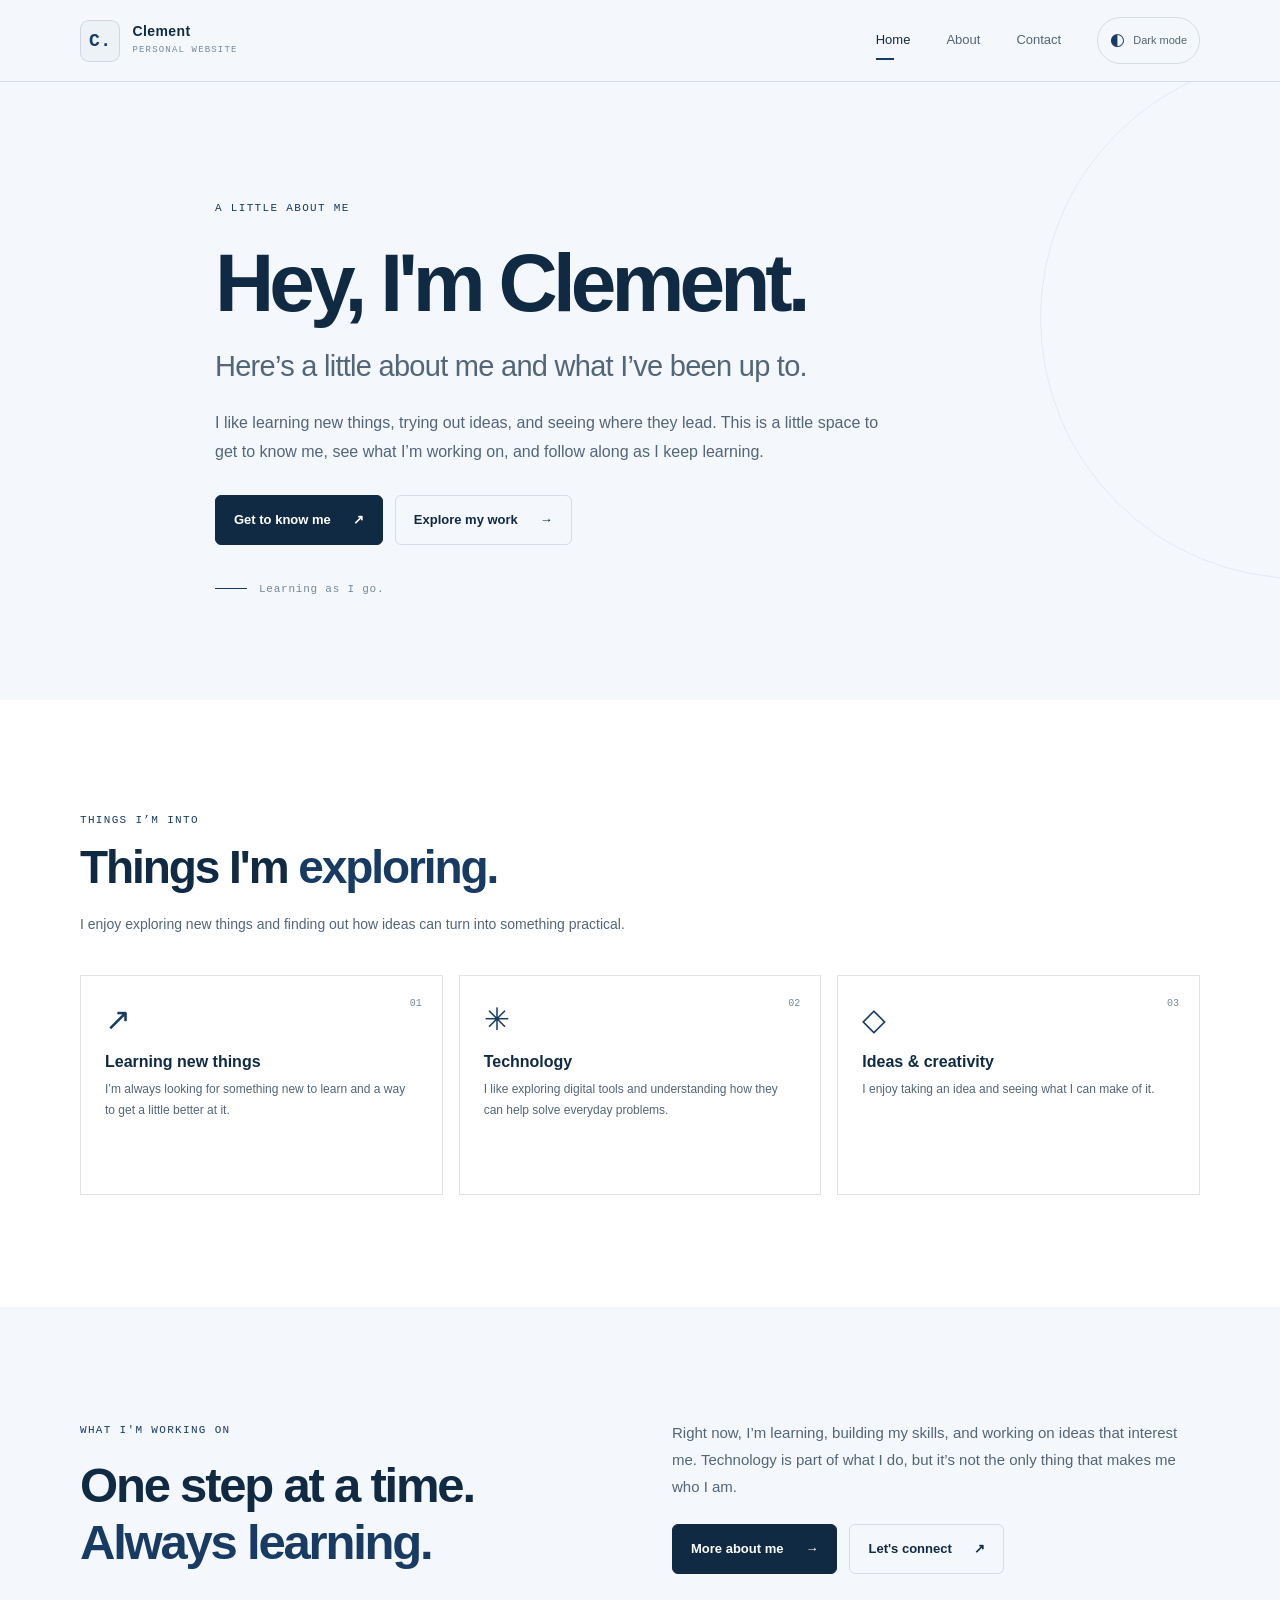
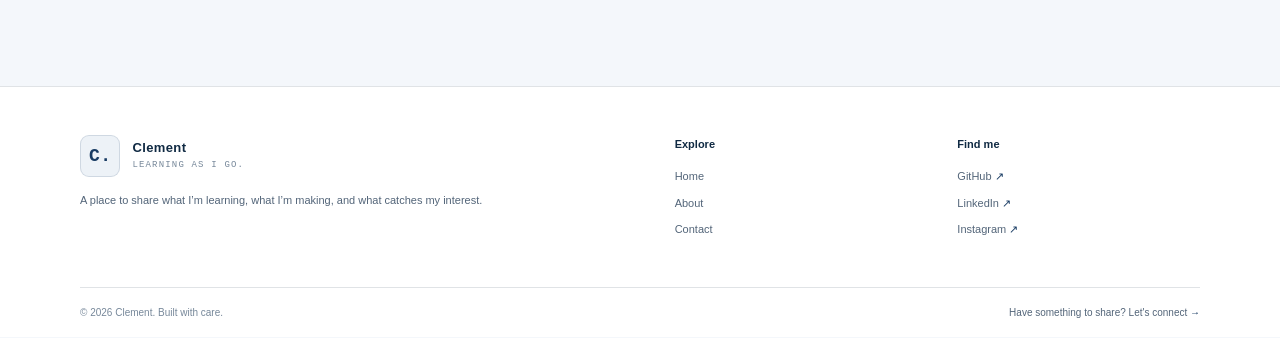
==== commit 4ac6a197: "Make homepage copy more natural and personal" ====
--- a/index.html
+++ b/index.html
@@ -3,7 +3,7 @@
 <head>
   <meta charset="utf-8">
   <meta name="viewport" content="width=device-width, initial-scale=1">
-  <meta name="description" content="A personal website for Clement — sharing his interests, learning, and the things he is working on.">
+  <meta name="description" content="Clement’s personal website: a place to share his interests, current projects, and what he is learning.">
   <meta name="theme-color" content="#102a43">
   <title>Home · Clement</title>
   <link rel="icon" href="static/images/favicon.svg" type="image/svg+xml">
@@ -31,43 +31,43 @@
   <main id="main">
     <section class="hero section-space personal-hero">
       <div class="container personal-hero-inner">
-        <p class="eyebrow">A LITTLE INTRODUCTION</p>
+        <p class="eyebrow">A LITTLE ABOUT ME</p>
         <h1>Hey, I'm <span class="name-gradient">Clement.</span></h1>
-        <p class="personal-hero-lede">A little about me, my interests, and the things I'm working on.</p>
-        <p class="hero-intro">I'm always discovering something new, developing my skills, and finding new ways to turn ideas into something meaningful. This is where you can get to know me and explore what I'm up to.</p>
+        <p class="personal-hero-lede">Here’s a little about me and what I’ve been up to.</p>
+        <p class="hero-intro">I like learning new things, trying out ideas, and seeing where they lead. This is a little space to get to know me, see what I’m working on, and follow along as I keep learning.</p>
         <div class="hero-actions">
           <a class="button button-primary" href="about.html">Get to know me <span aria-hidden="true">↗</span></a>
           <a class="button button-secondary" href="about.html#skills">Explore my work <span aria-hidden="true">→</span></a>
         </div>
-        <div class="personal-hero-note"><span class="personal-note-line"></span><span>Learning. Creating. Growing.</span></div>
+        <div class="personal-hero-note"><span class="personal-note-line"></span><span>Learning as I go.</span></div>
       </div>
     </section>
 
     <section class="section-space section-muted" id="interests">
       <div class="container">
         <div class="section-heading personal-section-heading reveal">
-          <p class="eyebrow">A FEW THINGS ABOUT ME</p>
+          <p class="eyebrow">THINGS I’M INTO</p>
           <h2>Things I'm <span class="accent">exploring.</span></h2>
-          <p class="personal-section-lede">I'm interested in learning, trying ideas, and discovering how different skills can come together to make something useful.</p>
+          <p class="personal-section-lede">I enjoy exploring new things and finding out how ideas can turn into something practical.</p>
         </div>
         <div class="interest-grid personal-interest-grid">
           <article class="interest-card reveal">
             <span class="card-number">01</span>
             <span class="line-icon" aria-hidden="true">↗</span>
-            <h3>Learning & growth</h3>
-            <p>Building my knowledge step by step, staying curious, and improving through practice.</p>
+            <h3>Learning new things</h3>
+            <p>I’m always looking for something new to learn and a way to get a little better at it.</p>
           </article>
           <article class="interest-card reveal">
             <span class="card-number">02</span>
             <span class="line-icon" aria-hidden="true">✳</span>
             <h3>Technology</h3>
-            <p>Exploring digital tools, learning how things work, and finding practical ways to use them.</p>
+            <p>I like exploring digital tools and understanding how they can help solve everyday problems.</p>
           </article>
           <article class="interest-card reveal">
             <span class="card-number">03</span>
             <span class="line-icon" aria-hidden="true">◇</span>
             <h3>Ideas & creativity</h3>
-            <p>Enjoying the process of turning an idea into something clear, useful, or interesting.</p>
+            <p>I enjoy taking an idea and seeing what I can make of it.</p>
           </article>
         </div>
       </div>
@@ -80,7 +80,7 @@
           <h2>One step at a time.<br><span class="accent">Always learning.</span></h2>
         </div>
         <div class="personal-journey-copy">
-          <p>I'm building my skills, exploring new interests, and documenting the things I learn along the way. Technology is one part of my journey, but there's more to discover than a single subject.</p>
+          <p>Right now, I’m learning, building my skills, and working on ideas that interest me. Technology is part of what I do, but it’s not the only thing that makes me who I am.</p>
           <div class="hero-actions">
             <a class="button button-primary" href="about.html">More about me <span aria-hidden="true">→</span></a>
             <a class="button button-secondary" href="contact.html">Let's connect <span aria-hidden="true">↗</span></a>
@@ -93,8 +93,8 @@
   <footer class="site-footer">
     <div class="container footer-top personal-footer-top">
       <div>
-        <a class="brand footer-brand" href="index.html"><span class="brand-mark">C.</span><span>Clement<small>LEARNING. CREATING. GROWING.</small></span></a>
-        <p>A little space for my interests, ideas, and ongoing work.</p>
+        <a class="brand footer-brand" href="index.html"><span class="brand-mark">C.</span><span>Clement<small>LEARNING AS I GO.</small></span></a>
+        <p>A place to share what I’m learning, what I’m making, and what catches my interest.</p>
       </div>
       <div class="footer-links"><strong>Explore</strong><a href="index.html">Home</a><a href="about.html">About</a><a href="contact.html">Contact</a></div>
       <div class="footer-links"><strong>Find me</strong><a href="https://github.com/clementadeniji" target="_blank" rel="noopener noreferrer">GitHub <span aria-hidden="true">↗</span></a><a href="https://www.linkedin.com/in/adeniji-clement-bamikole-9a1113447" target="_blank" rel="noopener noreferrer">LinkedIn <span aria-hidden="true">↗</span></a><a href="https://www.instagram.com/clement_adenijii/" target="_blank" rel="noopener noreferrer">Instagram <span aria-hidden="true">↗</span></a></div>
--- a/static/css/style.css
+++ b/static/css/style.css
@@ -12,3 +12,102 @@
 @media(max-width:680px){.container{width:min(100% - 36px,540px)}.site-header{height:70px}.menu-toggle{display:block;z-index:22}.main-nav{display:none;position:absolute;top:69px;left:0;right:0;background:var(--surface);border-bottom:1px solid var(--border);padding:15px 24px 22px;flex-direction:column;align-items:stretch;gap:4px}.main-nav.is-open{display:flex}.main-nav>a{padding:12px 0}.main-nav>a[aria-current=page]:after{bottom:5px}.theme-toggle{align-self:flex-start;margin-top:8px}.hero{padding-top:62px;min-height:0}.hero-grid{grid-template-columns:1fr;gap:30px}.hero h1{font-size:47px}.hero-visual{min-height:370px;grid-row:2}.portrait-frame{width:270px}.orbit-one{width:355px}.orbit-two{width:310px}.float-card-top{left:0}.float-card-bottom{right:0}.hero-foot{padding-top:30px}.section-space{padding:72px 0}.split-section,.cert-preview,.bio-layout,.training-layout,.contact-layout{grid-template-columns:1fr;gap:30px}.interest-grid{grid-template-columns:1fr}.interest-card{min-height:175px}.skill-preview{grid-template-columns:1fr;gap:0}.row-heading{align-items:start;gap:15px;flex-direction:column}.project-grid{grid-template-columns:1fr}.project-visual{height:205px}.cert-preview{gap:18px}.cta-inner{padding:48px 0;align-items:flex-start;gap:22px;flex-direction:column}.page-hero{min-height:330px}.page-hero h1{font-size:48px}.page-index{bottom:-25px}.bio-aside{display:grid;grid-template-columns:70px 1fr;align-items:center;column-gap:16px}.bio-aside .avatar-mini{width:65px;height:65px;grid-row:span 2;margin:0}.bio-aside .eyebrow{align-self:end}.bio-aside .muted{align-self:start;margin:0;max-width:none}.about-skill-grid{grid-template-columns:1fr 1fr;gap:9px}.about-skill{padding:16px 13px;min-height:210px}.about-skill h3{font-size:12px}.about-skill p{font-size:10px}.timeline{padding-left:21px}.timeline-dot{left:-26px}.form-panel{padding:22px 17px}.form-grid{grid-template-columns:1fr;gap:0}.footer-top{grid-template-columns:1fr 1fr;gap:28px;padding:37px 0}.footer-top>div:first-child{grid-column:span 2}.footer-bottom{gap:10px;flex-direction:column}.placeholder-label{font-size:8px}}
 @media(max-width:390px){.hero h1{font-size:40px}.hero-actions{align-items:stretch;flex-direction:column}.button{justify-content:space-between}.about-skill-grid{grid-template-columns:1fr}.about-skill{min-height:165px}.about-skill h3{font-size:14px}.about-skill p{font-size:11px}}
 @media(prefers-reduced-motion:reduce){*,*::before,*::after{scroll-behavior:auto!important;animation-duration:.01ms!important;animation-iteration-count:1!important;transition-duration:.01ms!important}.reveal{opacity:1;transform:none}}
+
+
+/* Personal homepage: text-only, navy, white, and light grey. */
+html[data-theme="light"] body.home-page {
+  --bg: #f4f7fb;
+  --surface: #ffffff;
+  --surface-2: #edf2f7;
+  --card: #ffffff;
+  --border: rgba(16, 42, 67, .13);
+  --text: #102a43;
+  --muted: #536579;
+  --faint: #77889a;
+  --cyan: #183b63;
+  --blue: #567a9e;
+  --accent-soft: rgba(24, 59, 99, .08);
+  --shadow: 0 18px 50px rgba(16, 42, 67, .08);
+  color-scheme: light;
+}
+html[data-theme="light"] body.home-page .name-gradient {
+  background: none;
+  color: var(--text);
+  -webkit-text-fill-color: currentColor;
+  animation: none;
+}
+html[data-theme="light"] body.home-page .brand-mark {
+  color: #183b63;
+  border-color: rgba(24, 59, 99, .14);
+  background: #edf2f7;
+}
+html[data-theme="light"] body.home-page .button-primary {
+  background: #102a43;
+  border-color: #102a43;
+  color: #ffffff;
+}
+html[data-theme="light"] body.home-page .button-primary:hover {
+  background: #1d456c;
+  border-color: #1d456c;
+}
+html[data-theme="light"] body.home-page .eyebrow,
+html[data-theme="light"] body.home-page .accent,
+html[data-theme="light"] body.home-page .text-link,
+html[data-theme="light"] body.home-page .footer-links a span,
+html[data-theme="light"] body.home-page .footer-bottom a span {
+  color: #183b63;
+}
+.personal-hero {
+  min-height: 0;
+  padding-top: 118px;
+  padding-bottom: 105px;
+  overflow: hidden;
+}
+.personal-hero:before { width: 520px; height: 520px; top: -4%; right: -22%; border-color: rgba(24, 59, 99, .07); }
+.personal-hero-inner { max-width: 850px; position: relative; z-index: 1; }
+.personal-hero .eyebrow { margin-bottom: 22px; }
+.personal-hero h1 {
+  font: 800 clamp(48px, 7vw, 82px)/1.08 var(--display);
+  letter-spacing: -.06em;
+  margin: 0;
+}
+.personal-hero .hero-intro {
+  max-width: 670px;
+  margin-top: 22px;
+  font-size: 16px;
+}
+.personal-hero-lede {
+  max-width: 700px;
+  color: var(--muted);
+  font: 500 clamp(20px, 3vw, 29px)/1.45 var(--display);
+  letter-spacing: -.025em;
+  margin: 18px 0 0;
+}
+.personal-hero-note {
+  display: flex;
+  align-items: center;
+  gap: 12px;
+  margin-top: 38px;
+  color: var(--faint);
+  font: 11px var(--mono);
+  letter-spacing: .07em;
+}
+.personal-note-line { width: 32px; height: 1px; background: var(--cyan); }
+.personal-section-heading { max-width: 650px; }
+.personal-section-heading .eyebrow { margin-bottom: 12px; }
+.personal-section-lede { max-width: 580px; margin: 18px 0 0; color: var(--muted); font-size: 14px; }
+.personal-interest-grid { margin-top: 38px; }
+.personal-interest-grid .interest-card { min-height: 220px; }
+.personal-journey { background: var(--bg); }
+.personal-journey-inner { display: grid; grid-template-columns: 1fr 1fr; gap: 64px; align-items: center; }
+.personal-journey-inner h2 { font: 750 clamp(32px, 4.5vw, 49px)/1.17 var(--display); letter-spacing: -.045em; margin: 0; }
+.personal-journey-copy { max-width: 520px; }
+.personal-journey-copy p { color: var(--muted); font-size: 15px; line-height: 1.8; margin: 0 0 24px; }
+.personal-footer-top { grid-template-columns: 1.6fr .7fr .7fr; }
+@media (max-width: 680px) {
+  .personal-hero { padding-top: 82px; padding-bottom: 75px; }
+  .personal-hero h1 { font-size: clamp(43px, 12vw, 58px); }
+  .personal-hero-lede { font-size: 21px; }
+  .personal-journey-inner { grid-template-columns: 1fr; gap: 25px; }
+  .personal-interest-grid .interest-card { min-height: 175px; }
+}
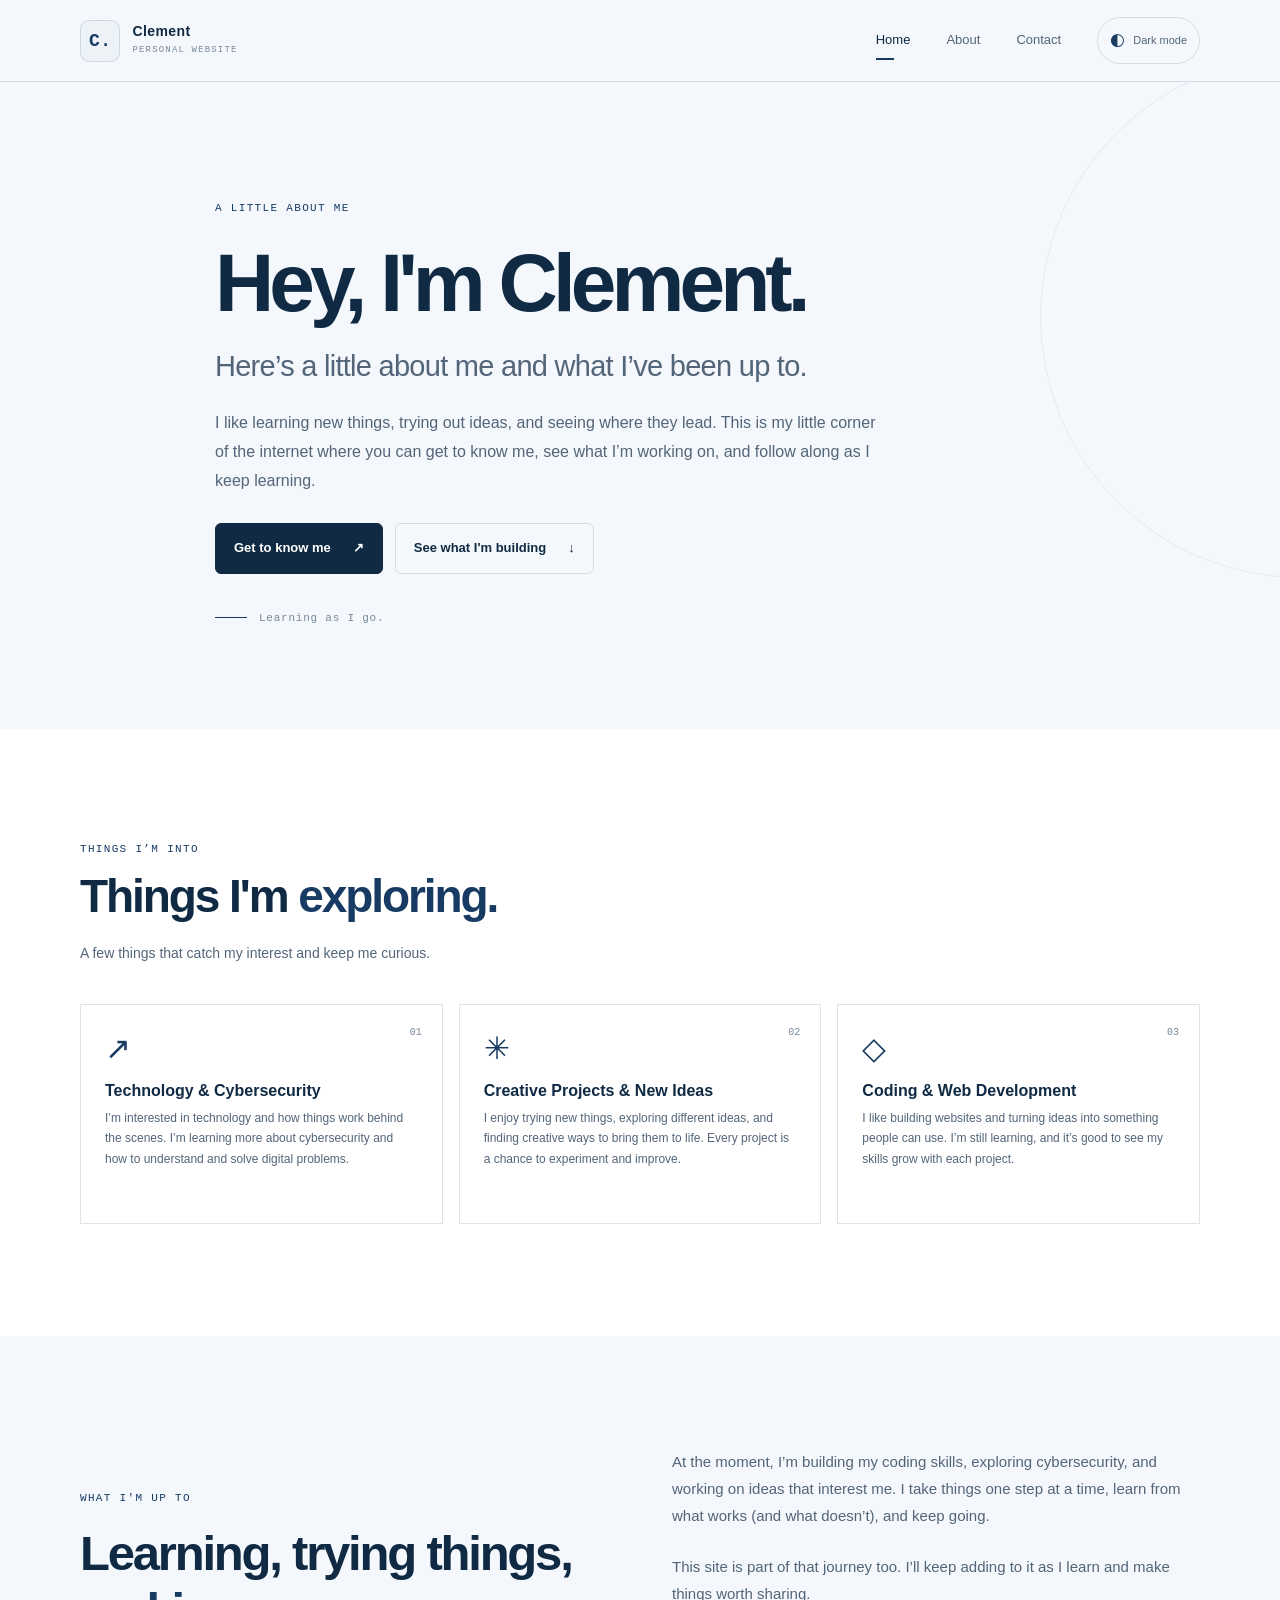
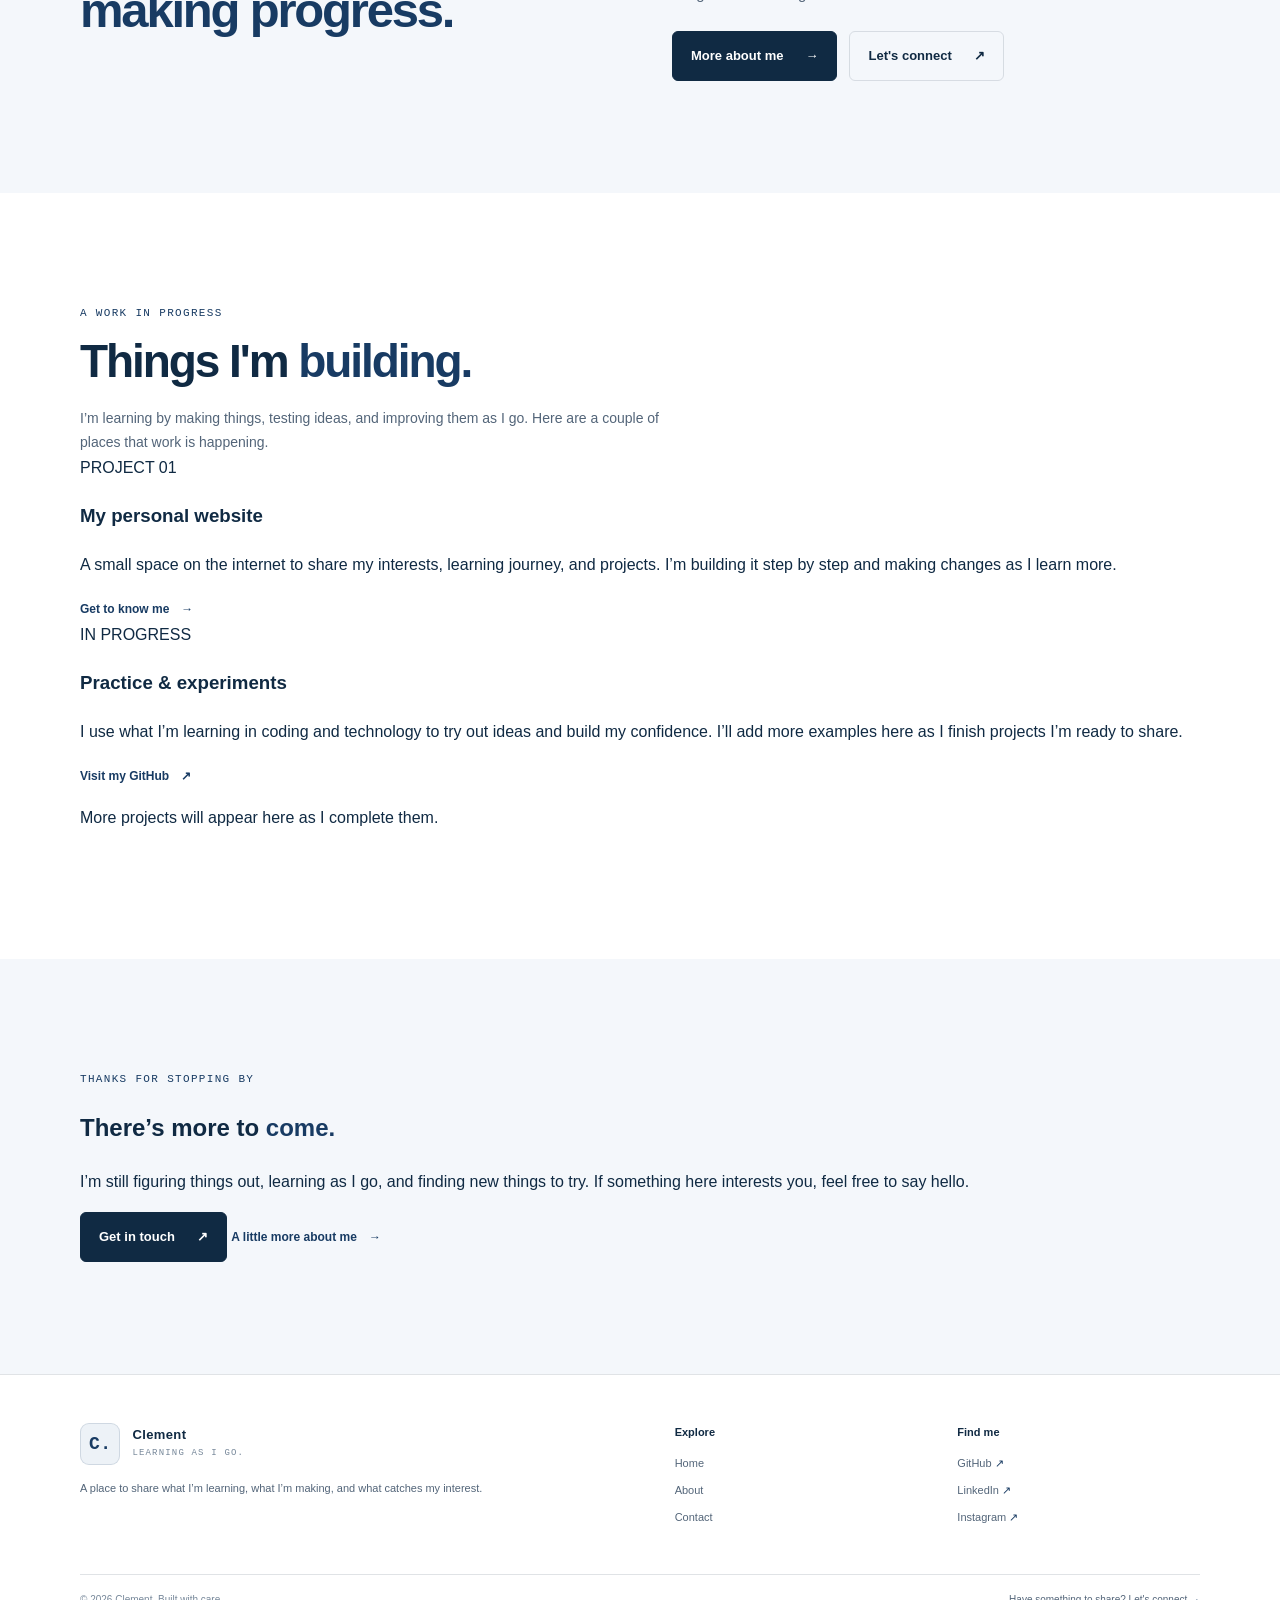
==== commit 5cff1317: "Expand personal homepage with interests, current activities, projects, and closing section" ====
--- a/index.html
+++ b/index.html
@@ -3,7 +3,7 @@
 <head>
   <meta charset="utf-8">
   <meta name="viewport" content="width=device-width, initial-scale=1">
-  <meta name="description" content="Clement’s personal website: a place to share his interests, current projects, and what he is learning.">
+  <meta name="description" content="Clement’s personal website: his interests, current learning, projects, and ideas along the way.">
   <meta name="theme-color" content="#102a43">
   <title>Home · Clement</title>
   <link rel="icon" href="static/images/favicon.svg" type="image/svg+xml">
@@ -34,10 +34,10 @@
         <p class="eyebrow">A LITTLE ABOUT ME</p>
         <h1>Hey, I'm <span class="name-gradient">Clement.</span></h1>
         <p class="personal-hero-lede">Here’s a little about me and what I’ve been up to.</p>
-        <p class="hero-intro">I like learning new things, trying out ideas, and seeing where they lead. This is a little space to get to know me, see what I’m working on, and follow along as I keep learning.</p>
+        <p class="hero-intro">I like learning new things, trying out ideas, and seeing where they lead. This is my little corner of the internet where you can get to know me, see what I’m working on, and follow along as I keep learning.</p>
         <div class="hero-actions">
           <a class="button button-primary" href="about.html">Get to know me <span aria-hidden="true">↗</span></a>
-          <a class="button button-secondary" href="about.html#skills">Explore my work <span aria-hidden="true">→</span></a>
+          <a class="button button-secondary" href="#projects">See what I'm building <span aria-hidden="true">↓</span></a>
         </div>
         <div class="personal-hero-note"><span class="personal-note-line"></span><span>Learning as I go.</span></div>
       </div>
@@ -48,43 +48,83 @@
         <div class="section-heading personal-section-heading reveal">
           <p class="eyebrow">THINGS I’M INTO</p>
           <h2>Things I'm <span class="accent">exploring.</span></h2>
-          <p class="personal-section-lede">I enjoy exploring new things and finding out how ideas can turn into something practical.</p>
+          <p class="personal-section-lede">A few things that catch my interest and keep me curious.</p>
         </div>
         <div class="interest-grid personal-interest-grid">
           <article class="interest-card reveal">
             <span class="card-number">01</span>
             <span class="line-icon" aria-hidden="true">↗</span>
-            <h3>Learning new things</h3>
-            <p>I’m always looking for something new to learn and a way to get a little better at it.</p>
+            <h3>Technology &amp; Cybersecurity</h3>
+            <p>I’m interested in technology and how things work behind the scenes. I’m learning more about cybersecurity and how to understand and solve digital problems.</p>
           </article>
           <article class="interest-card reveal">
             <span class="card-number">02</span>
             <span class="line-icon" aria-hidden="true">✳</span>
-            <h3>Technology</h3>
-            <p>I like exploring digital tools and understanding how they can help solve everyday problems.</p>
+            <h3>Creative Projects &amp; New Ideas</h3>
+            <p>I enjoy trying new things, exploring different ideas, and finding creative ways to bring them to life. Every project is a chance to experiment and improve.</p>
           </article>
           <article class="interest-card reveal">
             <span class="card-number">03</span>
             <span class="line-icon" aria-hidden="true">◇</span>
-            <h3>Ideas & creativity</h3>
-            <p>I enjoy taking an idea and seeing what I can make of it.</p>
+            <h3>Coding &amp; Web Development</h3>
+            <p>I like building websites and turning ideas into something people can use. I’m still learning, and it’s good to see my skills grow with each project.</p>
           </article>
         </div>
       </div>
     </section>
 
-    <section class="section-space personal-journey">
+    <section class="section-space personal-journey" id="now">
       <div class="container personal-journey-inner reveal">
         <div>
-          <p class="eyebrow">WHAT I'M WORKING ON</p>
-          <h2>One step at a time.<br><span class="accent">Always learning.</span></h2>
+          <p class="eyebrow">WHAT I'M UP TO</p>
+          <h2>Learning, trying things,<br><span class="accent">making progress.</span></h2>
         </div>
         <div class="personal-journey-copy">
-          <p>Right now, I’m learning, building my skills, and working on ideas that interest me. Technology is part of what I do, but it’s not the only thing that makes me who I am.</p>
+          <p>At the moment, I’m building my coding skills, exploring cybersecurity, and working on ideas that interest me. I take things one step at a time, learn from what works (and what doesn’t), and keep going.</p>
+          <p>This site is part of that journey too. I’ll keep adding to it as I learn and make things worth sharing.</p>
           <div class="hero-actions">
             <a class="button button-primary" href="about.html">More about me <span aria-hidden="true">→</span></a>
             <a class="button button-secondary" href="contact.html">Let's connect <span aria-hidden="true">↗</span></a>
           </div>
+        </div>
+      </div>
+    </section>
+
+    <section class="section-space section-muted personal-projects" id="projects">
+      <div class="container">
+        <div class="section-heading personal-section-heading reveal">
+          <p class="eyebrow">A WORK IN PROGRESS</p>
+          <h2>Things I'm <span class="accent">building.</span></h2>
+          <p class="personal-section-lede">I’m learning by making things, testing ideas, and improving them as I go. Here are a couple of places that work is happening.</p>
+        </div>
+        <div class="personal-project-grid">
+          <article class="personal-project-card reveal">
+            <span class="personal-project-index">PROJECT 01</span>
+            <h3>My personal website</h3>
+            <p>A small space on the internet to share my interests, learning journey, and projects. I’m building it step by step and making changes as I learn more.</p>
+            <a class="text-link" href="about.html">Get to know me <span aria-hidden="true">→</span></a>
+          </article>
+          <article class="personal-project-card reveal">
+            <span class="personal-project-index">IN PROGRESS</span>
+            <h3>Practice &amp; experiments</h3>
+            <p>I use what I’m learning in coding and technology to try out ideas and build my confidence. I’ll add more examples here as I finish projects I’m ready to share.</p>
+            <a class="text-link" href="https://github.com/clementadeniji" target="_blank" rel="noopener noreferrer">Visit my GitHub <span aria-hidden="true">↗</span></a>
+          </article>
+        </div>
+        <p class="personal-project-note">More projects will appear here as I complete them.</p>
+      </div>
+    </section>
+
+    <section class="section-space personal-closing">
+      <div class="container personal-closing-inner reveal">
+        <div>
+          <p class="eyebrow">THANKS FOR STOPPING BY</p>
+          <h2>There’s more to <span class="accent">come.</span></h2>
+          <p>I’m still figuring things out, learning as I go, and finding new things to try. If something here interests you, feel free to say hello.</p>
+        </div>
+        <div class="personal-closing-actions">
+          <a class="button button-primary" href="contact.html">Get in touch <span aria-hidden="true">↗</span></a>
+          <a class="text-link" href="about.html">A little more about me <span aria-hidden="true">→</span></a>
         </div>
       </div>
     </section>
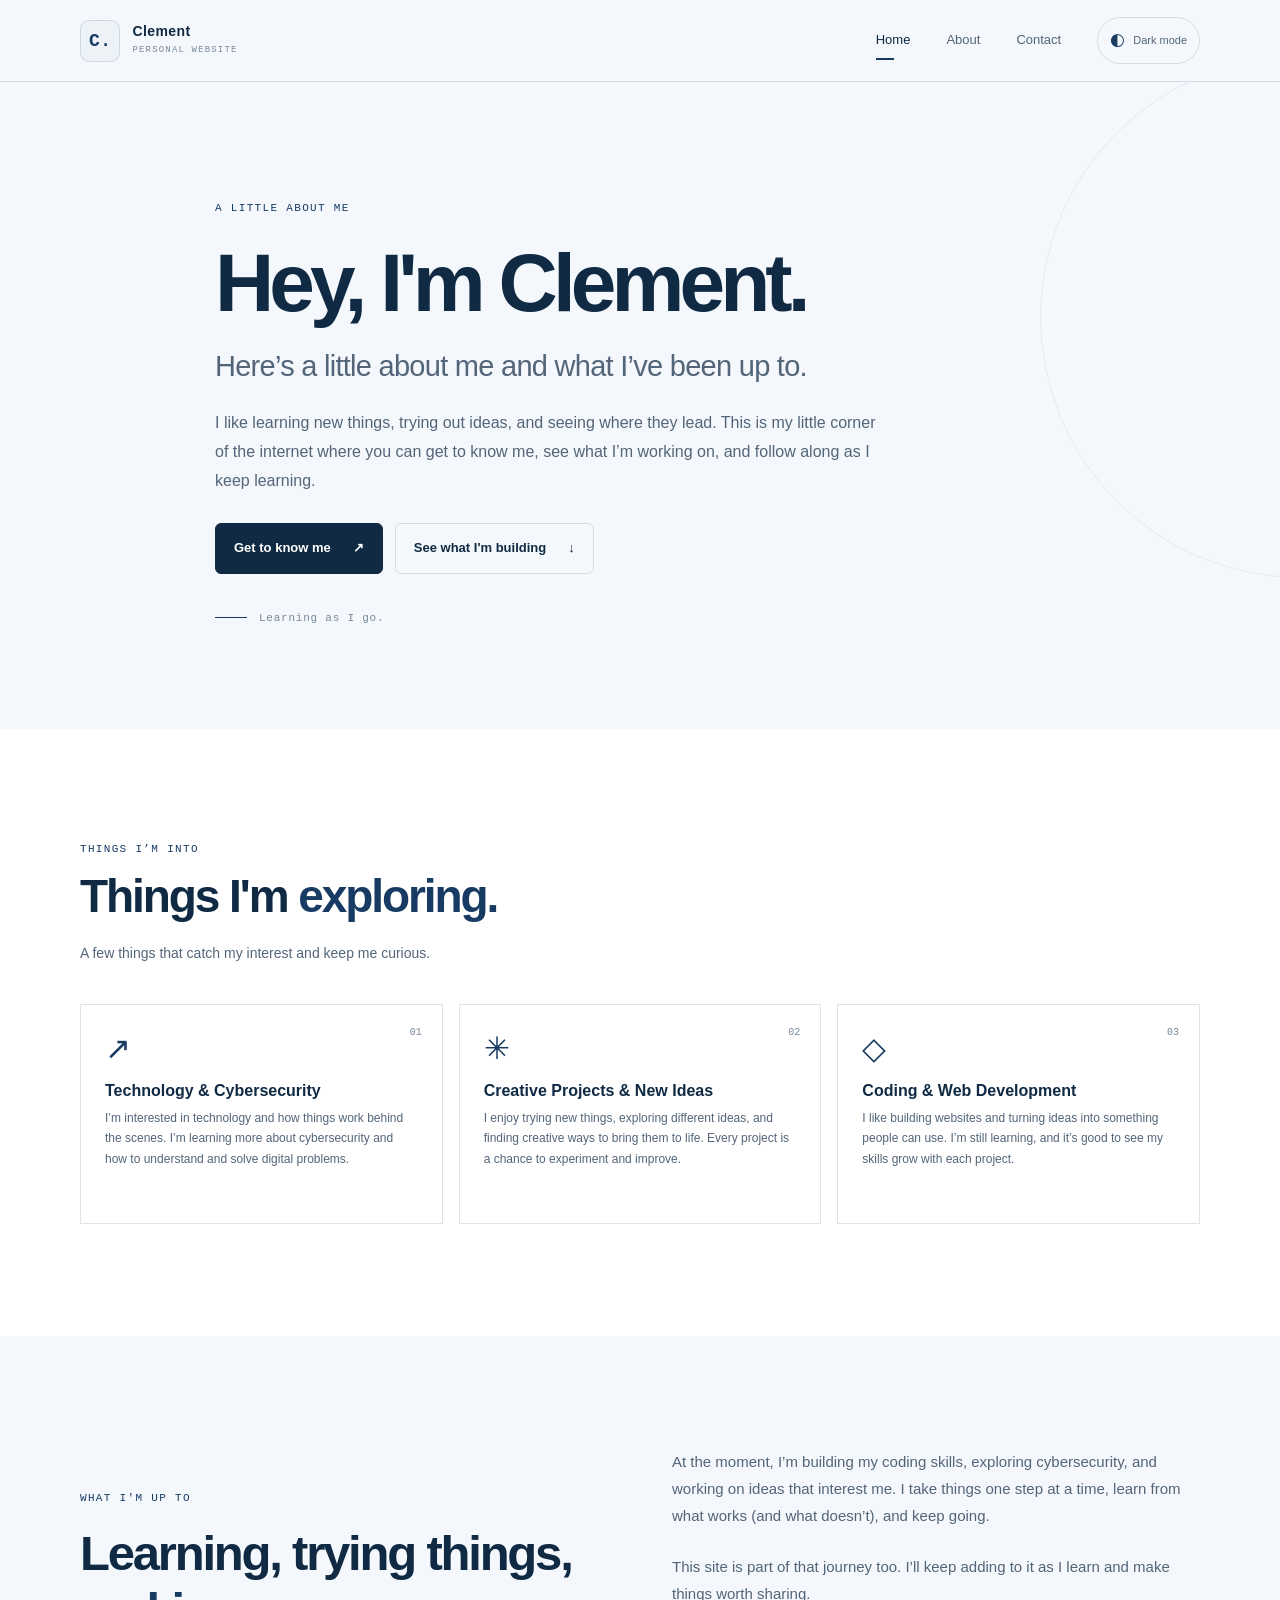
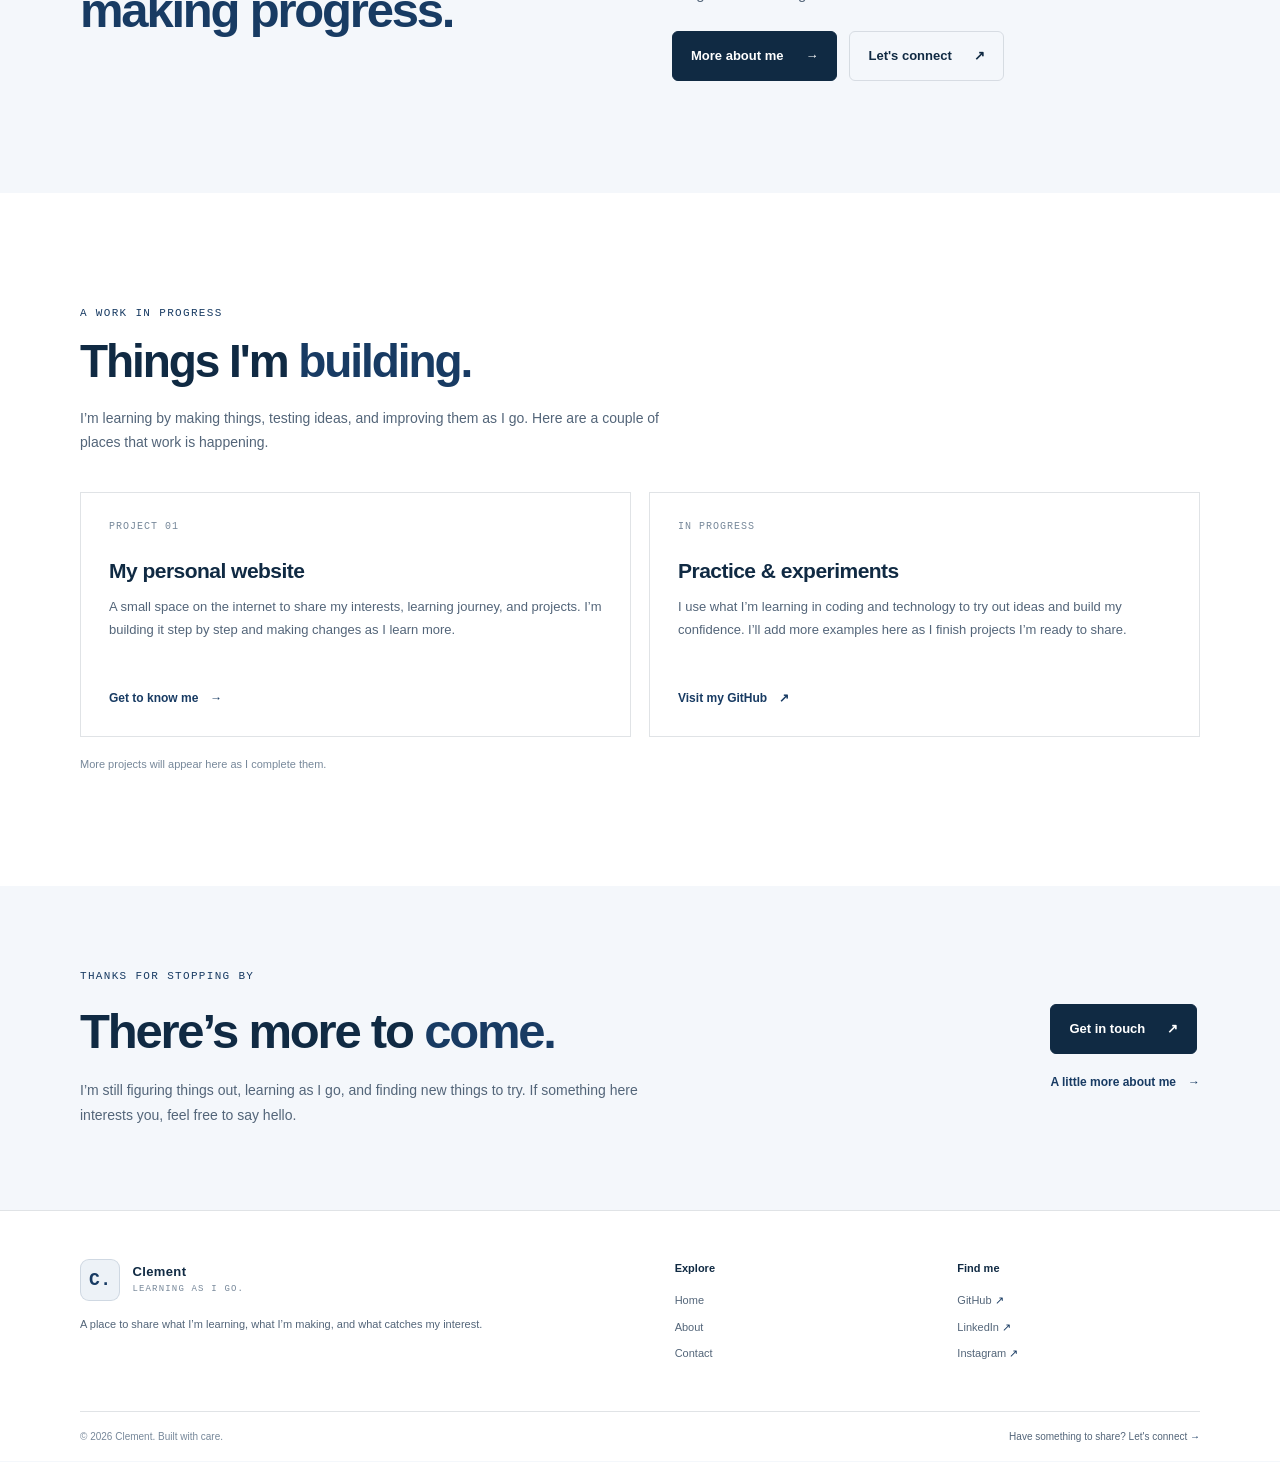
==== commit f6cf38c0: "Improve homepage sharing metadata and no-JavaScript accessibility" ====
--- a/index.html
+++ b/index.html
@@ -5,7 +5,13 @@
   <meta name="viewport" content="width=device-width, initial-scale=1">
   <meta name="description" content="Clement’s personal website: his interests, current learning, projects, and ideas along the way.">
   <meta name="theme-color" content="#102a43">
+  <meta property="og:type" content="website">
+  <meta property="og:title" content="Hey, I'm Clement.">
+  <meta property="og:description" content="A little about Clement, what he’s learning, and the ideas and projects he’s exploring.">
+  <meta property="og:url" content="https://clementadeniji.github.io/">
+  <meta name="twitter:card" content="summary">
   <title>Home · Clement</title>
+  <noscript><style>.reveal{opacity:1!important;transform:none!important}</style></noscript>
   <link rel="icon" href="static/images/favicon.svg" type="image/svg+xml">
   <link rel="stylesheet" href="static/css/style.css">
   <script src="static/js/main.js" defer></script>
--- a/static/css/style.css
+++ b/static/css/style.css
@@ -111,3 +111,81 @@
   .personal-journey-inner { grid-template-columns: 1fr; gap: 25px; }
   .personal-interest-grid .interest-card { min-height: 175px; }
 }
+
+
+/* Personal homepage additions: text-only project and closing sections. */
+.personal-project-grid {
+  display: grid;
+  grid-template-columns: repeat(2, minmax(0, 1fr));
+  gap: 18px;
+  margin-top: 38px;
+}
+.personal-project-card {
+  min-height: 245px;
+  padding: 28px;
+  border: 1px solid var(--border);
+  background: var(--card);
+  display: flex;
+  flex-direction: column;
+  align-items: flex-start;
+  transition: transform .2s, border-color .2s;
+}
+.personal-project-card:hover {
+  transform: translateY(-3px);
+  border-color: rgba(24, 59, 99, .35);
+}
+.personal-project-index {
+  color: var(--faint);
+  font: 10px var(--mono);
+  letter-spacing: .1em;
+}
+.personal-project-card h3 {
+  font: 700 21px/1.3 var(--display);
+  letter-spacing: -.025em;
+  margin: 25px 0 10px;
+}
+.personal-project-card p {
+  color: var(--muted);
+  font-size: 13px;
+  line-height: 1.8;
+  margin: 0 0 22px;
+}
+.personal-project-card .text-link { margin-top: auto; }
+.personal-project-note {
+  color: var(--faint);
+  font-size: 11px;
+  margin: 18px 0 0;
+}
+.personal-closing { padding-top: 82px; padding-bottom: 82px; }
+.personal-closing-inner {
+  display: flex;
+  justify-content: space-between;
+  align-items: center;
+  gap: 48px;
+}
+.personal-closing-inner > div:first-child { max-width: 640px; }
+.personal-closing-inner h2 {
+  font: 750 clamp(32px, 4.5vw, 49px)/1.17 var(--display);
+  letter-spacing: -.045em;
+  margin: 0;
+}
+.personal-closing-inner > div:first-child > p:last-child {
+  max-width: 570px;
+  color: var(--muted);
+  font-size: 14px;
+  line-height: 1.8;
+  margin: 18px 0 0;
+}
+.personal-closing-actions {
+  display: flex;
+  flex-direction: column;
+  align-items: flex-start;
+  gap: 18px;
+  flex-shrink: 0;
+}
+@media (max-width: 680px) {
+  .personal-project-grid { grid-template-columns: 1fr; }
+  .personal-project-card { min-height: 220px; padding: 23px; }
+  .personal-closing-inner { align-items: flex-start; flex-direction: column; gap: 26px; }
+  .personal-closing { padding-top: 65px; padding-bottom: 65px; }
+}
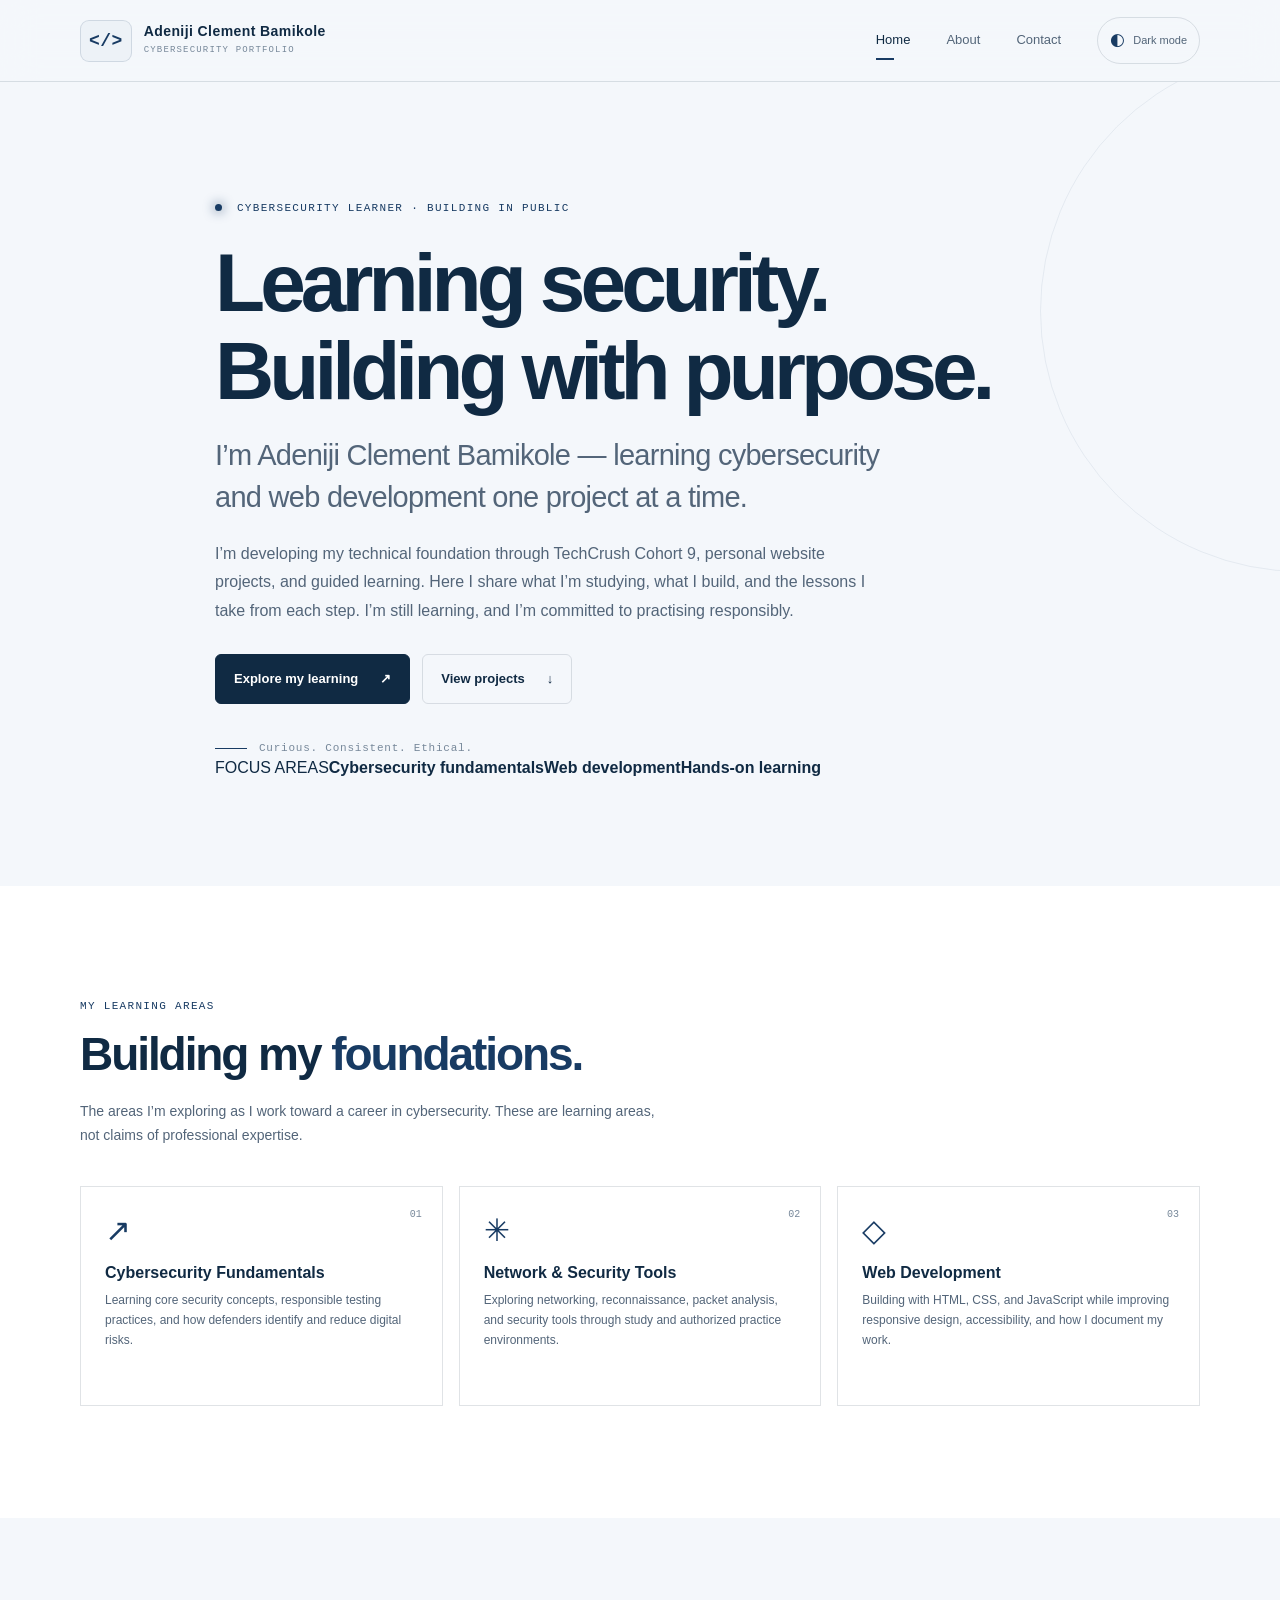
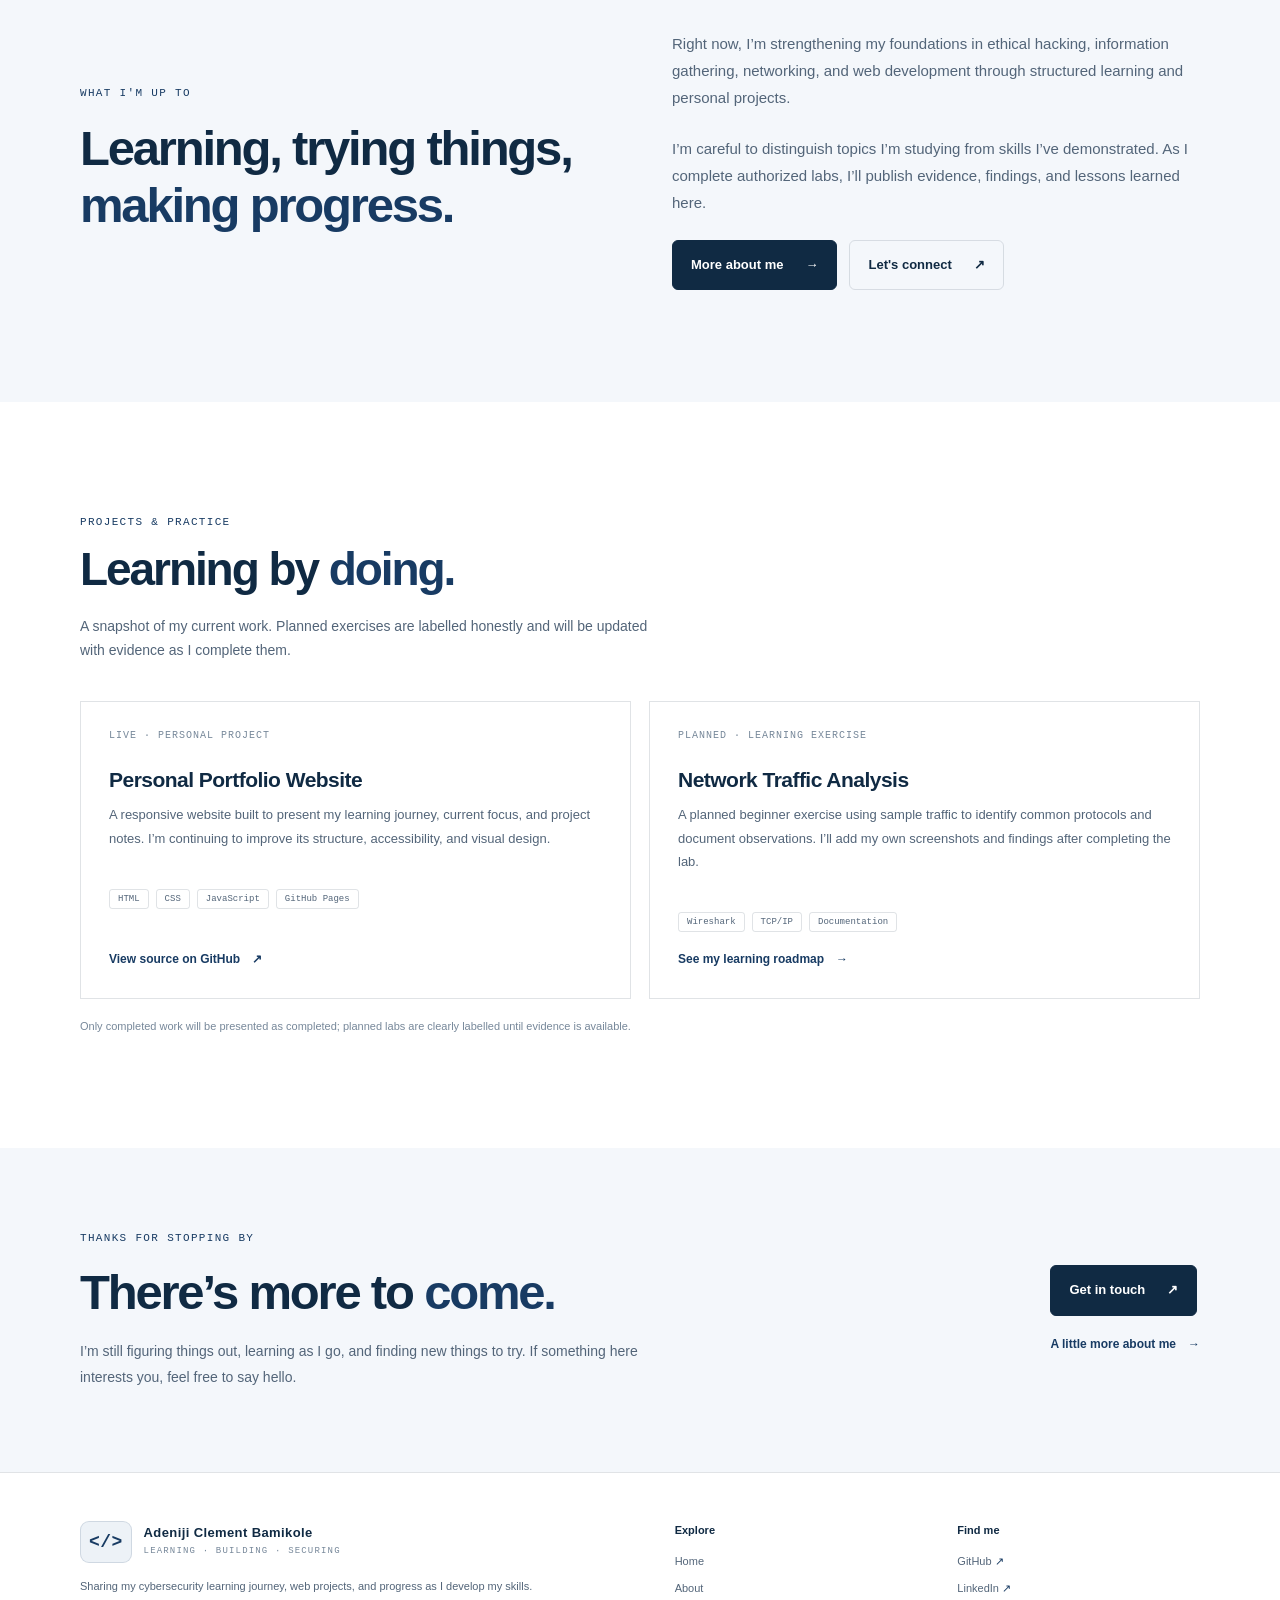
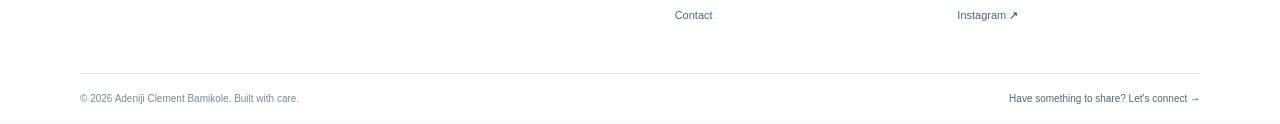
==== commit 8d576345: "Refresh homepage for a focused cybersecurity learning portfolio" ====
--- a/index.html
+++ b/index.html
@@ -3,14 +3,14 @@
 <head>
   <meta charset="utf-8">
   <meta name="viewport" content="width=device-width, initial-scale=1">
-  <meta name="description" content="Clement’s personal website: his interests, current learning, projects, and ideas along the way.">
+  <meta name="description" content="Adeniji Clement Bamikole’s cybersecurity learning journey, web projects, and developing technical skills.">
   <meta name="theme-color" content="#102a43">
   <meta property="og:type" content="website">
-  <meta property="og:title" content="Hey, I'm Clement.">
-  <meta property="og:description" content="A little about Clement, what he’s learning, and the ideas and projects he’s exploring.">
+  <meta property="og:title" content="Adeniji Clement Bamikole · Cybersecurity Learner">
+  <meta property="og:description" content="Follow my learning journey in cybersecurity, web development, and responsible security practice.">
   <meta property="og:url" content="https://clementadeniji.github.io/">
   <meta name="twitter:card" content="summary">
-  <title>Home · Clement</title>
+  <title>Home · Adeniji Clement Bamikole</title>
   <noscript><style>.reveal{opacity:1!important;transform:none!important}</style></noscript>
   <link rel="icon" href="static/images/favicon.svg" type="image/svg+xml">
   <link rel="stylesheet" href="static/css/style.css">
@@ -21,8 +21,8 @@
   <header class="site-header">
     <div class="container nav-wrap">
       <a class="brand" href="index.html" aria-label="Clement, Home">
-        <span class="brand-mark">C.</span>
-        <span>Clement<small>PERSONAL WEBSITE</small></span>
+        <span class="brand-mark">&lt;/&gt;</span>
+        <span>Adeniji Clement Bamikole<small>CYBERSECURITY PORTFOLIO</small></span>
       </a>
       <button class="menu-toggle" type="button" aria-expanded="false" aria-controls="main-nav"><span></span><span></span><span class="sr-only">Toggle navigation</span></button>
       <nav id="main-nav" class="main-nav" aria-label="Main navigation">
@@ -37,43 +37,44 @@
   <main id="main">
     <section class="hero section-space personal-hero">
       <div class="container personal-hero-inner">
-        <p class="eyebrow">A LITTLE ABOUT ME</p>
-        <h1>Hey, I'm <span class="name-gradient">Clement.</span></h1>
-        <p class="personal-hero-lede">Here’s a little about me and what I’ve been up to.</p>
-        <p class="hero-intro">I like learning new things, trying out ideas, and seeing where they lead. This is my little corner of the internet where you can get to know me, see what I’m working on, and follow along as I keep learning.</p>
+        <p class="eyebrow"><span class="status-dot"></span> CYBERSECURITY LEARNER · BUILDING IN PUBLIC</p>
+        <h1>Learning security.<br><span class="name-gradient">Building with purpose.</span></h1>
+        <p class="personal-hero-lede">I’m Adeniji Clement Bamikole — learning cybersecurity and web development one project at a time.</p>
+        <p class="hero-intro">I’m developing my technical foundation through TechCrush Cohort 9, personal website projects, and guided learning. Here I share what I’m studying, what I build, and the lessons I take from each step. I’m still learning, and I’m committed to practising responsibly.</p>
         <div class="hero-actions">
-          <a class="button button-primary" href="about.html">Get to know me <span aria-hidden="true">↗</span></a>
-          <a class="button button-secondary" href="#projects">See what I'm building <span aria-hidden="true">↓</span></a>
+          <a class="button button-primary" href="about.html#learning">Explore my learning <span aria-hidden="true">↗</span></a>
+          <a class="button button-secondary" href="#projects">View projects <span aria-hidden="true">↓</span></a>
         </div>
-        <div class="personal-hero-note"><span class="personal-note-line"></span><span>Learning as I go.</span></div>
+        <div class="personal-hero-note"><span class="personal-note-line"></span><span>Curious. Consistent. Ethical.</span></div>
+        <div class="home-focus-row" aria-label="Current focus"><span>FOCUS AREAS</span><b>Cybersecurity fundamentals</b><i></i><b>Web development</b><i></i><b>Hands-on learning</b></div>
       </div>
     </section>
 
     <section class="section-space section-muted" id="interests">
       <div class="container">
         <div class="section-heading personal-section-heading reveal">
-          <p class="eyebrow">THINGS I’M INTO</p>
-          <h2>Things I'm <span class="accent">exploring.</span></h2>
-          <p class="personal-section-lede">A few things that catch my interest and keep me curious.</p>
+          <p class="eyebrow">MY LEARNING AREAS</p>
+          <h2>Building my <span class="accent">foundations.</span></h2>
+          <p class="personal-section-lede">The areas I’m exploring as I work toward a career in cybersecurity. These are learning areas, not claims of professional expertise.</p>
         </div>
         <div class="interest-grid personal-interest-grid">
           <article class="interest-card reveal">
             <span class="card-number">01</span>
             <span class="line-icon" aria-hidden="true">↗</span>
-            <h3>Technology &amp; Cybersecurity</h3>
-            <p>I’m interested in technology and how things work behind the scenes. I’m learning more about cybersecurity and how to understand and solve digital problems.</p>
+            <h3>Cybersecurity Fundamentals</h3>
+            <p>Learning core security concepts, responsible testing practices, and how defenders identify and reduce digital risks.</p>
           </article>
           <article class="interest-card reveal">
             <span class="card-number">02</span>
             <span class="line-icon" aria-hidden="true">✳</span>
-            <h3>Creative Projects &amp; New Ideas</h3>
-            <p>I enjoy trying new things, exploring different ideas, and finding creative ways to bring them to life. Every project is a chance to experiment and improve.</p>
+            <h3>Network &amp; Security Tools</h3>
+            <p>Exploring networking, reconnaissance, packet analysis, and security tools through study and authorized practice environments.</p>
           </article>
           <article class="interest-card reveal">
             <span class="card-number">03</span>
             <span class="line-icon" aria-hidden="true">◇</span>
-            <h3>Coding &amp; Web Development</h3>
-            <p>I like building websites and turning ideas into something people can use. I’m still learning, and it’s good to see my skills grow with each project.</p>
+            <h3>Web Development</h3>
+            <p>Building with HTML, CSS, and JavaScript while improving responsive design, accessibility, and how I document my work.</p>
           </article>
         </div>
       </div>
@@ -86,8 +87,8 @@
           <h2>Learning, trying things,<br><span class="accent">making progress.</span></h2>
         </div>
         <div class="personal-journey-copy">
-          <p>At the moment, I’m building my coding skills, exploring cybersecurity, and working on ideas that interest me. I take things one step at a time, learn from what works (and what doesn’t), and keep going.</p>
-          <p>This site is part of that journey too. I’ll keep adding to it as I learn and make things worth sharing.</p>
+          <p>Right now, I’m strengthening my foundations in ethical hacking, information gathering, networking, and web development through structured learning and personal projects.</p>
+          <p>I’m careful to distinguish topics I’m studying from skills I’ve demonstrated. As I complete authorized labs, I’ll publish evidence, findings, and lessons learned here.</p>
           <div class="hero-actions">
             <a class="button button-primary" href="about.html">More about me <span aria-hidden="true">→</span></a>
             <a class="button button-secondary" href="contact.html">Let's connect <span aria-hidden="true">↗</span></a>
@@ -99,25 +100,27 @@
     <section class="section-space section-muted personal-projects" id="projects">
       <div class="container">
         <div class="section-heading personal-section-heading reveal">
-          <p class="eyebrow">A WORK IN PROGRESS</p>
-          <h2>Things I'm <span class="accent">building.</span></h2>
-          <p class="personal-section-lede">I’m learning by making things, testing ideas, and improving them as I go. Here are a couple of places that work is happening.</p>
+          <p class="eyebrow">PROJECTS &amp; PRACTICE</p>
+          <h2>Learning by <span class="accent">doing.</span></h2>
+          <p class="personal-section-lede">A snapshot of my current work. Planned exercises are labelled honestly and will be updated with evidence as I complete them.</p>
         </div>
         <div class="personal-project-grid">
           <article class="personal-project-card reveal">
-            <span class="personal-project-index">PROJECT 01</span>
-            <h3>My personal website</h3>
-            <p>A small space on the internet to share my interests, learning journey, and projects. I’m building it step by step and making changes as I learn more.</p>
-            <a class="text-link" href="about.html">Get to know me <span aria-hidden="true">→</span></a>
+            <span class="personal-project-index">LIVE · PERSONAL PROJECT</span>
+            <h3>Personal Portfolio Website</h3>
+            <p>A responsive website built to present my learning journey, current focus, and project notes. I’m continuing to improve its structure, accessibility, and visual design.</p>
+            <div class="tag-row"><span>HTML</span><span>CSS</span><span>JavaScript</span><span>GitHub Pages</span></div>
+            <a class="text-link" href="https://github.com/clementadeniji/clementadeniji.github.io" target="_blank" rel="noopener noreferrer">View source on GitHub <span aria-hidden="true">↗</span></a>
           </article>
           <article class="personal-project-card reveal">
-            <span class="personal-project-index">IN PROGRESS</span>
-            <h3>Practice &amp; experiments</h3>
-            <p>I use what I’m learning in coding and technology to try out ideas and build my confidence. I’ll add more examples here as I finish projects I’m ready to share.</p>
-            <a class="text-link" href="https://github.com/clementadeniji" target="_blank" rel="noopener noreferrer">Visit my GitHub <span aria-hidden="true">↗</span></a>
+            <span class="personal-project-index">PLANNED · LEARNING EXERCISE</span>
+            <h3>Network Traffic Analysis</h3>
+            <p>A planned beginner exercise using sample traffic to identify common protocols and document observations. I’ll add my own screenshots and findings after completing the lab.</p>
+            <div class="tag-row"><span>Wireshark</span><span>TCP/IP</span><span>Documentation</span></div>
+            <a class="text-link" href="about.html#learning">See my learning roadmap <span aria-hidden="true">→</span></a>
           </article>
         </div>
-        <p class="personal-project-note">More projects will appear here as I complete them.</p>
+        <p class="personal-project-note">Only completed work will be presented as completed; planned labs are clearly labelled until evidence is available.</p>
       </div>
     </section>
 
@@ -139,13 +142,13 @@
   <footer class="site-footer">
     <div class="container footer-top personal-footer-top">
       <div>
-        <a class="brand footer-brand" href="index.html"><span class="brand-mark">C.</span><span>Clement<small>LEARNING AS I GO.</small></span></a>
-        <p>A place to share what I’m learning, what I’m making, and what catches my interest.</p>
+        <a class="brand footer-brand" href="index.html"><span class="brand-mark">&lt;/&gt;</span><span>Adeniji Clement Bamikole<small>LEARNING · BUILDING · SECURING</small></span></a>
+        <p>Sharing my cybersecurity learning journey, web projects, and progress as I develop my skills.</p>
       </div>
       <div class="footer-links"><strong>Explore</strong><a href="index.html">Home</a><a href="about.html">About</a><a href="contact.html">Contact</a></div>
       <div class="footer-links"><strong>Find me</strong><a href="https://github.com/clementadeniji" target="_blank" rel="noopener noreferrer">GitHub <span aria-hidden="true">↗</span></a><a href="https://www.linkedin.com/in/adeniji-clement-bamikole-9a1113447" target="_blank" rel="noopener noreferrer">LinkedIn <span aria-hidden="true">↗</span></a><a href="https://www.instagram.com/clement_adenijii/" target="_blank" rel="noopener noreferrer">Instagram <span aria-hidden="true">↗</span></a></div>
     </div>
-    <div class="container footer-bottom"><span>© <span id="copyright-year"></span> Clement. Built with care.</span><a href="contact.html">Have something to share? Let's connect <span aria-hidden="true">→</span></a></div>
+    <div class="container footer-bottom"><span>© <span id="copyright-year"></span> Adeniji Clement Bamikole. Built with care.</span><a href="contact.html">Have something to share? Let's connect <span aria-hidden="true">→</span></a></div>
   </footer>
 </body>
 </html>
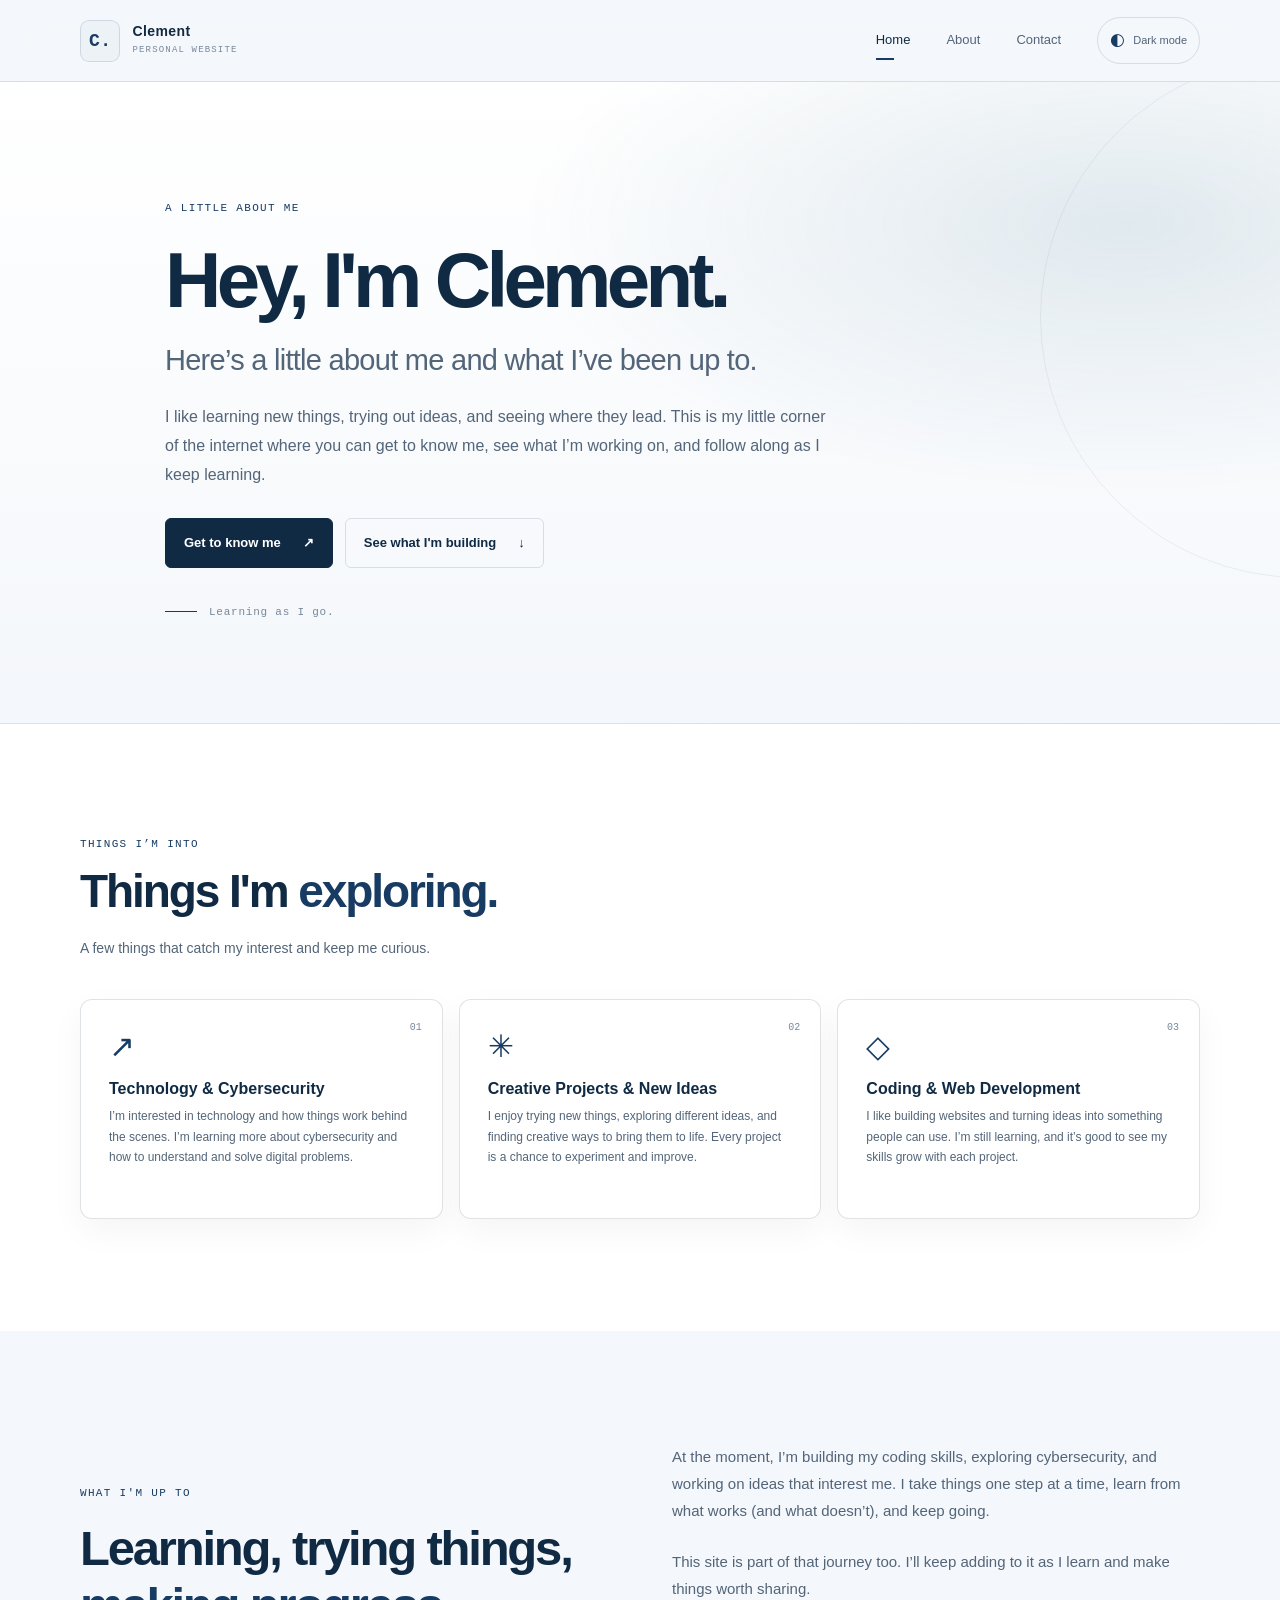
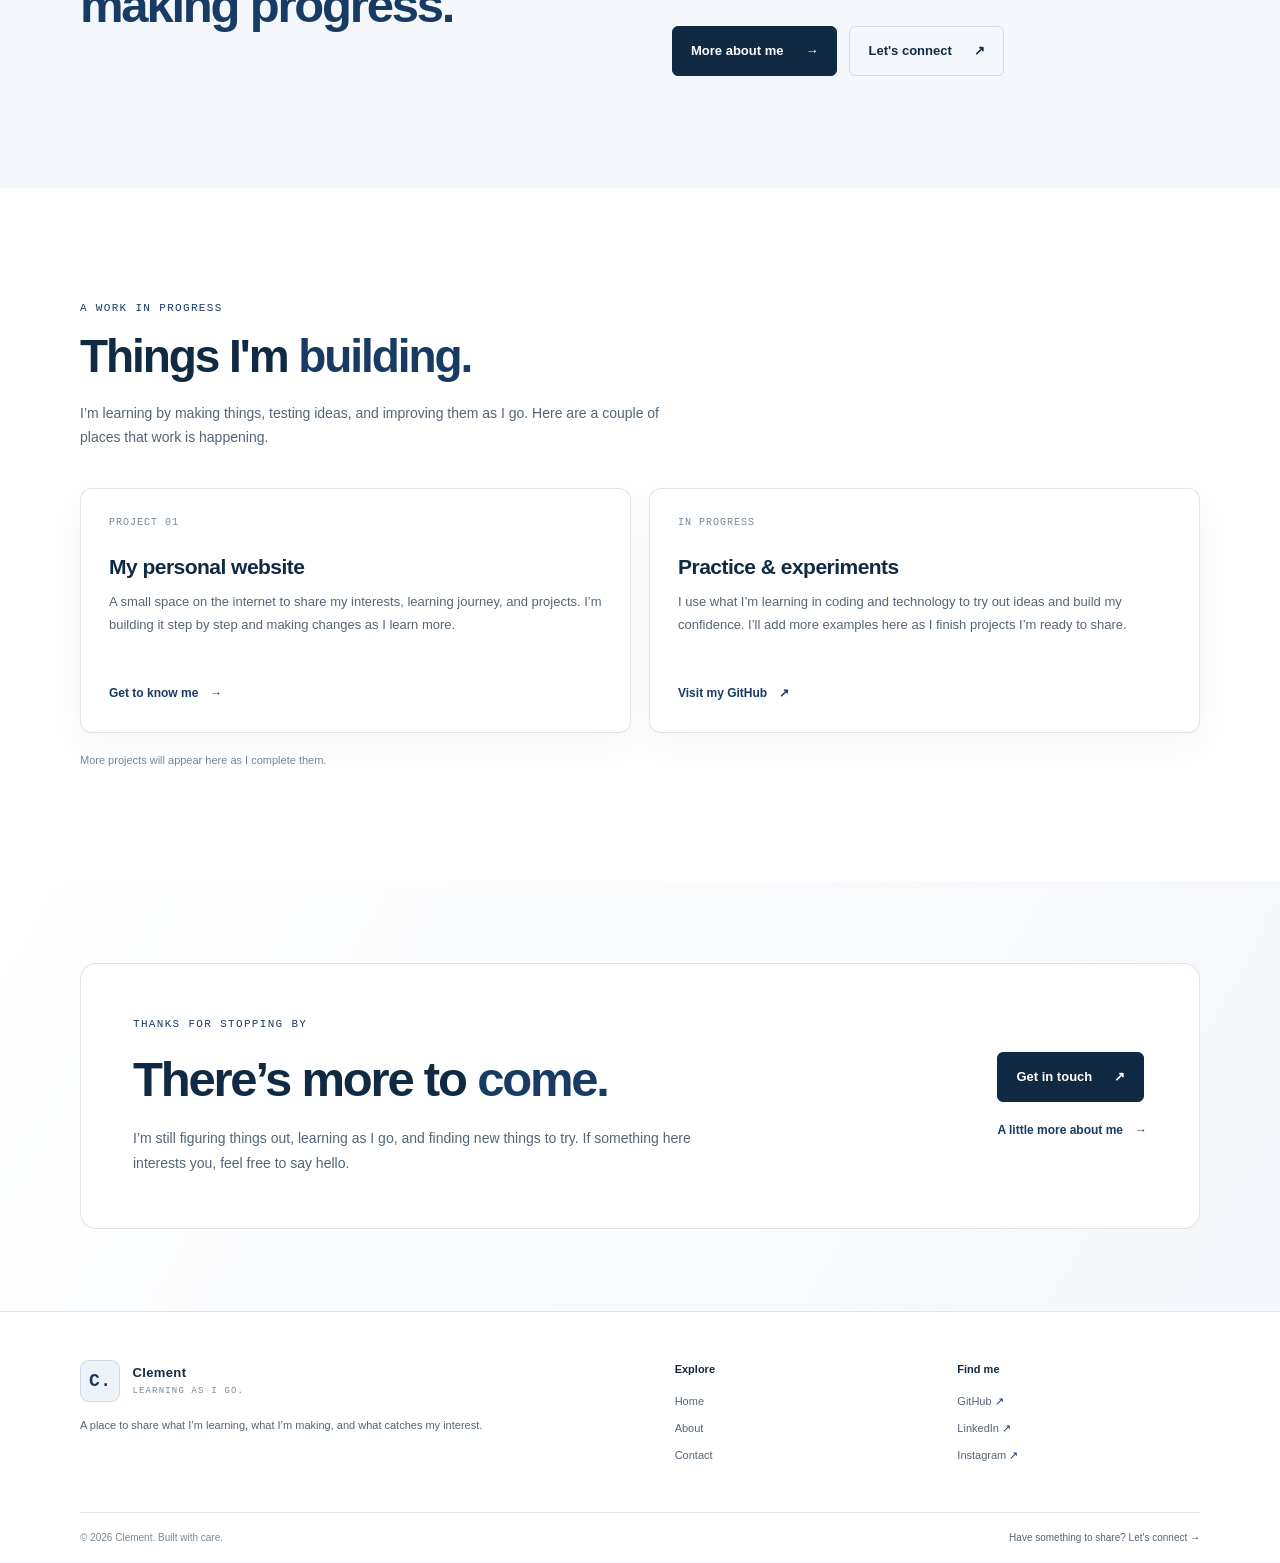
==== commit 27e98d33: "Restore previous portfolio design at user request" ====
--- a/index.html
+++ b/index.html
@@ -3,14 +3,14 @@
 <head>
   <meta charset="utf-8">
   <meta name="viewport" content="width=device-width, initial-scale=1">
-  <meta name="description" content="Adeniji Clement Bamikole’s cybersecurity learning journey, web projects, and developing technical skills.">
+  <meta name="description" content="Clement’s personal website: his interests, current learning, projects, and ideas along the way.">
   <meta name="theme-color" content="#102a43">
   <meta property="og:type" content="website">
-  <meta property="og:title" content="Adeniji Clement Bamikole · Cybersecurity Learner">
-  <meta property="og:description" content="Follow my learning journey in cybersecurity, web development, and responsible security practice.">
+  <meta property="og:title" content="Hey, I'm Clement.">
+  <meta property="og:description" content="A little about Clement, what he’s learning, and the ideas and projects he’s exploring.">
   <meta property="og:url" content="https://clementadeniji.github.io/">
   <meta name="twitter:card" content="summary">
-  <title>Home · Adeniji Clement Bamikole</title>
+  <title>Home · Clement</title>
   <noscript><style>.reveal{opacity:1!important;transform:none!important}</style></noscript>
   <link rel="icon" href="static/images/favicon.svg" type="image/svg+xml">
   <link rel="stylesheet" href="static/css/style.css">
@@ -21,8 +21,8 @@
   <header class="site-header">
     <div class="container nav-wrap">
       <a class="brand" href="index.html" aria-label="Clement, Home">
-        <span class="brand-mark">&lt;/&gt;</span>
-        <span>Adeniji Clement Bamikole<small>CYBERSECURITY PORTFOLIO</small></span>
+        <span class="brand-mark">C.</span>
+        <span>Clement<small>PERSONAL WEBSITE</small></span>
       </a>
       <button class="menu-toggle" type="button" aria-expanded="false" aria-controls="main-nav"><span></span><span></span><span class="sr-only">Toggle navigation</span></button>
       <nav id="main-nav" class="main-nav" aria-label="Main navigation">
@@ -37,44 +37,43 @@
   <main id="main">
     <section class="hero section-space personal-hero">
       <div class="container personal-hero-inner">
-        <p class="eyebrow"><span class="status-dot"></span> CYBERSECURITY LEARNER · BUILDING IN PUBLIC</p>
-        <h1>Learning security.<br><span class="name-gradient">Building with purpose.</span></h1>
-        <p class="personal-hero-lede">I’m Adeniji Clement Bamikole — learning cybersecurity and web development one project at a time.</p>
-        <p class="hero-intro">I’m developing my technical foundation through TechCrush Cohort 9, personal website projects, and guided learning. Here I share what I’m studying, what I build, and the lessons I take from each step. I’m still learning, and I’m committed to practising responsibly.</p>
+        <p class="eyebrow">A LITTLE ABOUT ME</p>
+        <h1>Hey, I'm <span class="name-gradient">Clement.</span></h1>
+        <p class="personal-hero-lede">Here’s a little about me and what I’ve been up to.</p>
+        <p class="hero-intro">I like learning new things, trying out ideas, and seeing where they lead. This is my little corner of the internet where you can get to know me, see what I’m working on, and follow along as I keep learning.</p>
         <div class="hero-actions">
-          <a class="button button-primary" href="about.html#learning">Explore my learning <span aria-hidden="true">↗</span></a>
-          <a class="button button-secondary" href="#projects">View projects <span aria-hidden="true">↓</span></a>
+          <a class="button button-primary" href="about.html">Get to know me <span aria-hidden="true">↗</span></a>
+          <a class="button button-secondary" href="#projects">See what I'm building <span aria-hidden="true">↓</span></a>
         </div>
-        <div class="personal-hero-note"><span class="personal-note-line"></span><span>Curious. Consistent. Ethical.</span></div>
-        <div class="home-focus-row" aria-label="Current focus"><span>FOCUS AREAS</span><b>Cybersecurity fundamentals</b><i></i><b>Web development</b><i></i><b>Hands-on learning</b></div>
+        <div class="personal-hero-note"><span class="personal-note-line"></span><span>Learning as I go.</span></div>
       </div>
     </section>
 
     <section class="section-space section-muted" id="interests">
       <div class="container">
         <div class="section-heading personal-section-heading reveal">
-          <p class="eyebrow">MY LEARNING AREAS</p>
-          <h2>Building my <span class="accent">foundations.</span></h2>
-          <p class="personal-section-lede">The areas I’m exploring as I work toward a career in cybersecurity. These are learning areas, not claims of professional expertise.</p>
+          <p class="eyebrow">THINGS I’M INTO</p>
+          <h2>Things I'm <span class="accent">exploring.</span></h2>
+          <p class="personal-section-lede">A few things that catch my interest and keep me curious.</p>
         </div>
         <div class="interest-grid personal-interest-grid">
           <article class="interest-card reveal">
             <span class="card-number">01</span>
             <span class="line-icon" aria-hidden="true">↗</span>
-            <h3>Cybersecurity Fundamentals</h3>
-            <p>Learning core security concepts, responsible testing practices, and how defenders identify and reduce digital risks.</p>
+            <h3>Technology &amp; Cybersecurity</h3>
+            <p>I’m interested in technology and how things work behind the scenes. I’m learning more about cybersecurity and how to understand and solve digital problems.</p>
           </article>
           <article class="interest-card reveal">
             <span class="card-number">02</span>
             <span class="line-icon" aria-hidden="true">✳</span>
-            <h3>Network &amp; Security Tools</h3>
-            <p>Exploring networking, reconnaissance, packet analysis, and security tools through study and authorized practice environments.</p>
+            <h3>Creative Projects &amp; New Ideas</h3>
+            <p>I enjoy trying new things, exploring different ideas, and finding creative ways to bring them to life. Every project is a chance to experiment and improve.</p>
           </article>
           <article class="interest-card reveal">
             <span class="card-number">03</span>
             <span class="line-icon" aria-hidden="true">◇</span>
-            <h3>Web Development</h3>
-            <p>Building with HTML, CSS, and JavaScript while improving responsive design, accessibility, and how I document my work.</p>
+            <h3>Coding &amp; Web Development</h3>
+            <p>I like building websites and turning ideas into something people can use. I’m still learning, and it’s good to see my skills grow with each project.</p>
           </article>
         </div>
       </div>
@@ -87,8 +86,8 @@
           <h2>Learning, trying things,<br><span class="accent">making progress.</span></h2>
         </div>
         <div class="personal-journey-copy">
-          <p>Right now, I’m strengthening my foundations in ethical hacking, information gathering, networking, and web development through structured learning and personal projects.</p>
-          <p>I’m careful to distinguish topics I’m studying from skills I’ve demonstrated. As I complete authorized labs, I’ll publish evidence, findings, and lessons learned here.</p>
+          <p>At the moment, I’m building my coding skills, exploring cybersecurity, and working on ideas that interest me. I take things one step at a time, learn from what works (and what doesn’t), and keep going.</p>
+          <p>This site is part of that journey too. I’ll keep adding to it as I learn and make things worth sharing.</p>
           <div class="hero-actions">
             <a class="button button-primary" href="about.html">More about me <span aria-hidden="true">→</span></a>
             <a class="button button-secondary" href="contact.html">Let's connect <span aria-hidden="true">↗</span></a>
@@ -100,27 +99,25 @@
     <section class="section-space section-muted personal-projects" id="projects">
       <div class="container">
         <div class="section-heading personal-section-heading reveal">
-          <p class="eyebrow">PROJECTS &amp; PRACTICE</p>
-          <h2>Learning by <span class="accent">doing.</span></h2>
-          <p class="personal-section-lede">A snapshot of my current work. Planned exercises are labelled honestly and will be updated with evidence as I complete them.</p>
+          <p class="eyebrow">A WORK IN PROGRESS</p>
+          <h2>Things I'm <span class="accent">building.</span></h2>
+          <p class="personal-section-lede">I’m learning by making things, testing ideas, and improving them as I go. Here are a couple of places that work is happening.</p>
         </div>
         <div class="personal-project-grid">
           <article class="personal-project-card reveal">
-            <span class="personal-project-index">LIVE · PERSONAL PROJECT</span>
-            <h3>Personal Portfolio Website</h3>
-            <p>A responsive website built to present my learning journey, current focus, and project notes. I’m continuing to improve its structure, accessibility, and visual design.</p>
-            <div class="tag-row"><span>HTML</span><span>CSS</span><span>JavaScript</span><span>GitHub Pages</span></div>
-            <a class="text-link" href="https://github.com/clementadeniji/clementadeniji.github.io" target="_blank" rel="noopener noreferrer">View source on GitHub <span aria-hidden="true">↗</span></a>
+            <span class="personal-project-index">PROJECT 01</span>
+            <h3>My personal website</h3>
+            <p>A small space on the internet to share my interests, learning journey, and projects. I’m building it step by step and making changes as I learn more.</p>
+            <a class="text-link" href="about.html">Get to know me <span aria-hidden="true">→</span></a>
           </article>
           <article class="personal-project-card reveal">
-            <span class="personal-project-index">PLANNED · LEARNING EXERCISE</span>
-            <h3>Network Traffic Analysis</h3>
-            <p>A planned beginner exercise using sample traffic to identify common protocols and document observations. I’ll add my own screenshots and findings after completing the lab.</p>
-            <div class="tag-row"><span>Wireshark</span><span>TCP/IP</span><span>Documentation</span></div>
-            <a class="text-link" href="about.html#learning">See my learning roadmap <span aria-hidden="true">→</span></a>
+            <span class="personal-project-index">IN PROGRESS</span>
+            <h3>Practice &amp; experiments</h3>
+            <p>I use what I’m learning in coding and technology to try out ideas and build my confidence. I’ll add more examples here as I finish projects I’m ready to share.</p>
+            <a class="text-link" href="https://github.com/clementadeniji" target="_blank" rel="noopener noreferrer">Visit my GitHub <span aria-hidden="true">↗</span></a>
           </article>
         </div>
-        <p class="personal-project-note">Only completed work will be presented as completed; planned labs are clearly labelled until evidence is available.</p>
+        <p class="personal-project-note">More projects will appear here as I complete them.</p>
       </div>
     </section>
 
@@ -142,13 +139,13 @@
   <footer class="site-footer">
     <div class="container footer-top personal-footer-top">
       <div>
-        <a class="brand footer-brand" href="index.html"><span class="brand-mark">&lt;/&gt;</span><span>Adeniji Clement Bamikole<small>LEARNING · BUILDING · SECURING</small></span></a>
-        <p>Sharing my cybersecurity learning journey, web projects, and progress as I develop my skills.</p>
+        <a class="brand footer-brand" href="index.html"><span class="brand-mark">C.</span><span>Clement<small>LEARNING AS I GO.</small></span></a>
+        <p>A place to share what I’m learning, what I’m making, and what catches my interest.</p>
       </div>
       <div class="footer-links"><strong>Explore</strong><a href="index.html">Home</a><a href="about.html">About</a><a href="contact.html">Contact</a></div>
       <div class="footer-links"><strong>Find me</strong><a href="https://github.com/clementadeniji" target="_blank" rel="noopener noreferrer">GitHub <span aria-hidden="true">↗</span></a><a href="https://www.linkedin.com/in/adeniji-clement-bamikole-9a1113447" target="_blank" rel="noopener noreferrer">LinkedIn <span aria-hidden="true">↗</span></a><a href="https://www.instagram.com/clement_adenijii/" target="_blank" rel="noopener noreferrer">Instagram <span aria-hidden="true">↗</span></a></div>
     </div>
-    <div class="container footer-bottom"><span>© <span id="copyright-year"></span> Adeniji Clement Bamikole. Built with care.</span><a href="contact.html">Have something to share? Let's connect <span aria-hidden="true">→</span></a></div>
+    <div class="container footer-bottom"><span>© <span id="copyright-year"></span> Clement. Built with care.</span><a href="contact.html">Have something to share? Let's connect <span aria-hidden="true">→</span></a></div>
   </footer>
 </body>
 </html>
--- a/static/css/style.css
+++ b/static/css/style.css
@@ -189,3 +189,63 @@
   .personal-closing-inner { align-items: flex-start; flex-direction: column; gap: 26px; }
   .personal-closing { padding-top: 65px; padding-bottom: 65px; }
 }
+
+
+/* Portfolio design refresh: scoped to Home and About pages. */
+body.home-page .personal-hero {
+  background: radial-gradient(ellipse at 88% 22%, rgba(24, 91, 126, .12), transparent 38%), linear-gradient(180deg, var(--surface) 0%, var(--bg) 100%);
+  border-bottom: 1px solid var(--border);
+}
+body.home-page .personal-hero-inner { max-width: 950px; }
+body.home-page .personal-hero h1 { max-width: 900px; font-size: clamp(43px, 7.4vw, 78px); line-height: 1.06; }
+body.home-page .name-gradient {
+  background: linear-gradient(100deg, var(--cyan), var(--blue));
+  -webkit-background-clip: text; background-clip: text; color: transparent;
+}
+.home-focus-row {
+  display:flex; align-items:center; flex-wrap:wrap; gap:12px; margin-top:32px; padding-top:20px;
+  border-top:1px solid var(--border); color:var(--muted); font-size:11px;
+}
+.home-focus-row > span { color:var(--faint); font:10px var(--mono); letter-spacing:.12em; margin-right:6px; }
+.home-focus-row b { font-weight:500; color:var(--text); }
+.home-focus-row i { width:4px; height:4px; border-radius:50%; background:var(--cyan); }
+body.home-page .personal-interest-grid .interest-card, body.home-page .personal-project-card {
+  border-radius:12px; box-shadow:0 12px 34px rgba(0,0,0,.045);
+}
+body.home-page .personal-interest-grid .interest-card { padding:28px; }
+body.home-page .personal-project-card { border-radius:12px; }
+body.home-page .personal-project-card .tag-row { margin-top:15px; }
+body.home-page .personal-project-card .tag-row span { background:var(--accent-soft); border-color:var(--border); }
+body.home-page .personal-closing { background:linear-gradient(120deg,var(--surface),var(--bg)); }
+body.home-page .personal-closing-inner {
+  border:1px solid var(--border); border-radius:16px; padding:clamp(26px,5vw,52px); background:var(--card);
+}
+body.about-page .page-hero {
+  background:radial-gradient(ellipse at 85% 20%, rgba(24,91,126,.13), transparent 40%), linear-gradient(180deg,var(--surface),var(--bg));
+  border-bottom:1px solid var(--border);
+}
+body.about-page .page-hero-inner { max-width:900px; }
+body.about-page .page-hero h1 { font-size:clamp(40px,6.6vw,72px); }
+body.about-page .page-lede { max-width:690px; }
+.about-hero-tags { display:flex; flex-wrap:wrap; gap:8px; margin-top:24px; }
+.about-hero-tags span {
+  display:inline-flex; align-items:center; padding:7px 11px; border:1px solid var(--border); border-radius:999px;
+  color:var(--muted); background:var(--card); font-size:11px;
+}
+body.about-page .about-skill-grid { gap:16px; margin-top:38px; }
+body.about-page .about-skill { border-radius:10px; transition:transform .2s,border-color .2s; }
+body.about-page .timeline-item { padding-bottom:38px; }
+body.about-page .training-card { border-radius:12px; }
+body.about-page .visual-reference-grid { grid-template-columns:repeat(2,minmax(0,1fr)); }
+body.about-page .visual-reference-grid figure img { border:1px solid var(--border); background:var(--surface-2); }
+body.about-page .visual-reference-grid figcaption h3 { margin:0 0 8px; font-size:16px; }
+body.about-page .visual-reference-grid figcaption p { color:var(--muted); font-size:12px; line-height:1.7; }
+body.about-page .visual-reference-grid figcaption small { color:var(--faint); font-size:10px; }
+body.about-page .section-heading .heading-note { max-width:680px; }
+@media (max-width:680px) {
+  .home-focus-row { align-items:flex-start; gap:9px; }
+  .home-focus-row > span { width:100%; margin-bottom:2px; }
+  body.home-page .personal-closing-inner { padding:25px 21px; }
+  body.about-page .visual-reference-grid { grid-template-columns:1fr; }
+  body.about-page .about-hero-tags { margin-top:20px; }
+}
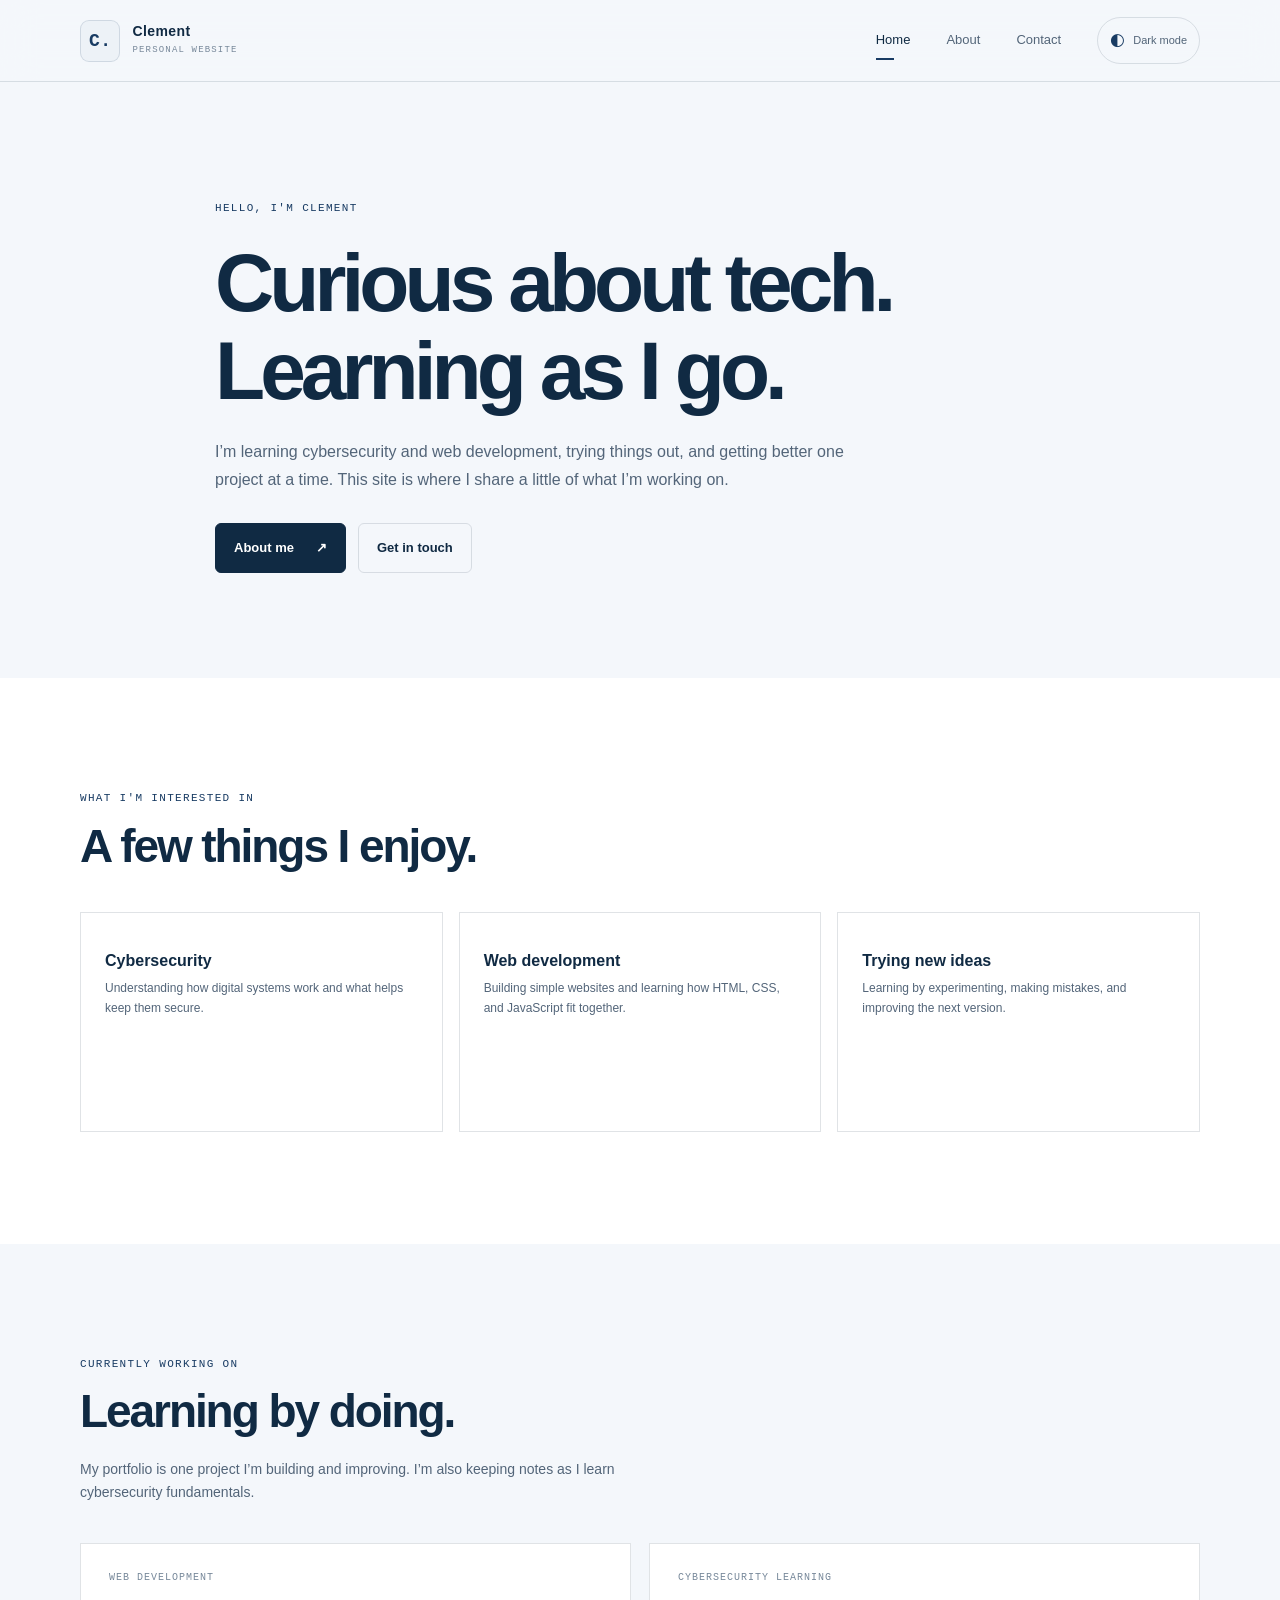
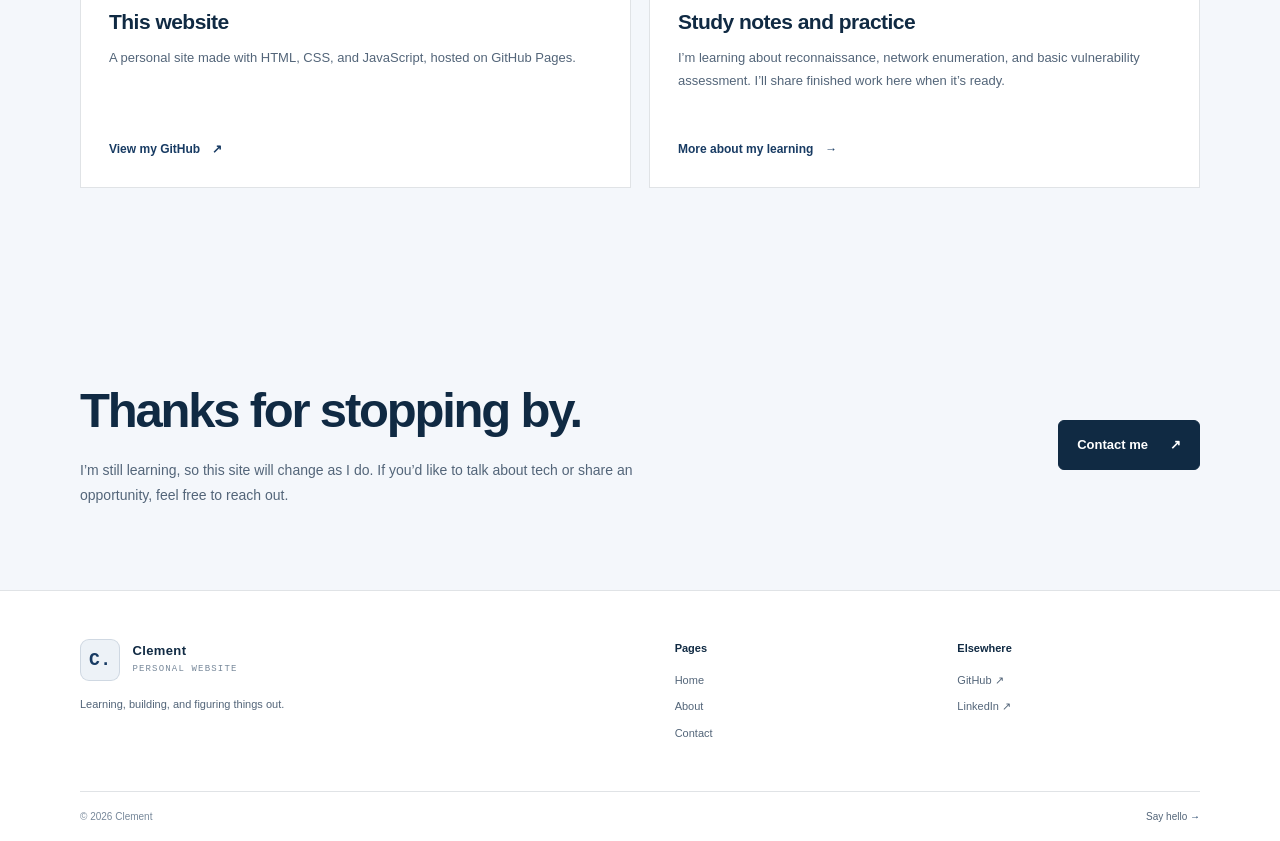
==== commit 8073157d: "Simplify homepage copy and layout" ====
--- a/index.html
+++ b/index.html
@@ -3,15 +3,9 @@
 <head>
   <meta charset="utf-8">
   <meta name="viewport" content="width=device-width, initial-scale=1">
-  <meta name="description" content="Clement’s personal website: his interests, current learning, projects, and ideas along the way.">
-  <meta name="theme-color" content="#102a43">
-  <meta property="og:type" content="website">
-  <meta property="og:title" content="Hey, I'm Clement.">
-  <meta property="og:description" content="A little about Clement, what he’s learning, and the ideas and projects he’s exploring.">
-  <meta property="og:url" content="https://clementadeniji.github.io/">
-  <meta name="twitter:card" content="summary">
-  <title>Home · Clement</title>
-  <noscript><style>.reveal{opacity:1!important;transform:none!important}</style></noscript>
+  <meta name="description" content="Clement's personal website, projects, and current learning in technology and cybersecurity.">
+  <meta name="theme-color" content="#f4f7fb">
+  <title>Clement · Home</title>
   <link rel="icon" href="static/images/favicon.svg" type="image/svg+xml">
   <link rel="stylesheet" href="static/css/style.css">
   <script src="static/js/main.js" defer></script>
@@ -20,10 +14,7 @@
   <a class="skip-link" href="#main">Skip to content</a>
   <header class="site-header">
     <div class="container nav-wrap">
-      <a class="brand" href="index.html" aria-label="Clement, Home">
-        <span class="brand-mark">C.</span>
-        <span>Clement<small>PERSONAL WEBSITE</small></span>
-      </a>
+      <a class="brand" href="index.html" aria-label="Clement, Home"><span class="brand-mark">C.</span><span>Clement<small>PERSONAL WEBSITE</small></span></a>
       <button class="menu-toggle" type="button" aria-expanded="false" aria-controls="main-nav"><span></span><span></span><span class="sr-only">Toggle navigation</span></button>
       <nav id="main-nav" class="main-nav" aria-label="Main navigation">
         <a href="index.html" aria-current="page">Home</a>
@@ -35,103 +26,72 @@
   </header>
 
   <main id="main">
-    <section class="hero section-space personal-hero">
+    <section class="personal-hero section-space">
       <div class="container personal-hero-inner">
-        <p class="eyebrow">A LITTLE ABOUT ME</p>
-        <h1>Hey, I'm <span class="name-gradient">Clement.</span></h1>
-        <p class="personal-hero-lede">Here’s a little about me and what I’ve been up to.</p>
-        <p class="hero-intro">I like learning new things, trying out ideas, and seeing where they lead. This is my little corner of the internet where you can get to know me, see what I’m working on, and follow along as I keep learning.</p>
+        <p class="eyebrow">HELLO, I'M CLEMENT</p>
+        <h1>Curious about tech.<br>Learning as I go.</h1>
+        <p class="hero-intro">I’m learning cybersecurity and web development, trying things out, and getting better one project at a time. This site is where I share a little of what I’m working on.</p>
         <div class="hero-actions">
-          <a class="button button-primary" href="about.html">Get to know me <span aria-hidden="true">↗</span></a>
-          <a class="button button-secondary" href="#projects">See what I'm building <span aria-hidden="true">↓</span></a>
+          <a class="button button-primary" href="about.html">About me <span aria-hidden="true">↗</span></a>
+          <a class="button button-secondary" href="contact.html">Get in touch</a>
         </div>
-        <div class="personal-hero-note"><span class="personal-note-line"></span><span>Learning as I go.</span></div>
       </div>
     </section>
 
     <section class="section-space section-muted" id="interests">
       <div class="container">
-        <div class="section-heading personal-section-heading reveal">
-          <p class="eyebrow">THINGS I’M INTO</p>
-          <h2>Things I'm <span class="accent">exploring.</span></h2>
-          <p class="personal-section-lede">A few things that catch my interest and keep me curious.</p>
+        <div class="section-heading personal-section-heading">
+          <p class="eyebrow">WHAT I'M INTERESTED IN</p>
+          <h2>A few things I enjoy.</h2>
         </div>
         <div class="interest-grid personal-interest-grid">
-          <article class="interest-card reveal">
-            <span class="card-number">01</span>
-            <span class="line-icon" aria-hidden="true">↗</span>
-            <h3>Technology &amp; Cybersecurity</h3>
-            <p>I’m interested in technology and how things work behind the scenes. I’m learning more about cybersecurity and how to understand and solve digital problems.</p>
+          <article class="interest-card">
+            <h3>Cybersecurity</h3>
+            <p>Understanding how digital systems work and what helps keep them secure.</p>
           </article>
-          <article class="interest-card reveal">
-            <span class="card-number">02</span>
-            <span class="line-icon" aria-hidden="true">✳</span>
-            <h3>Creative Projects &amp; New Ideas</h3>
-            <p>I enjoy trying new things, exploring different ideas, and finding creative ways to bring them to life. Every project is a chance to experiment and improve.</p>
+          <article class="interest-card">
+            <h3>Web development</h3>
+            <p>Building simple websites and learning how HTML, CSS, and JavaScript fit together.</p>
           </article>
-          <article class="interest-card reveal">
-            <span class="card-number">03</span>
-            <span class="line-icon" aria-hidden="true">◇</span>
-            <h3>Coding &amp; Web Development</h3>
-            <p>I like building websites and turning ideas into something people can use. I’m still learning, and it’s good to see my skills grow with each project.</p>
+          <article class="interest-card">
+            <h3>Trying new ideas</h3>
+            <p>Learning by experimenting, making mistakes, and improving the next version.</p>
           </article>
         </div>
       </div>
     </section>
 
-    <section class="section-space personal-journey" id="now">
-      <div class="container personal-journey-inner reveal">
-        <div>
-          <p class="eyebrow">WHAT I'M UP TO</p>
-          <h2>Learning, trying things,<br><span class="accent">making progress.</span></h2>
+    <section class="section-space" id="projects">
+      <div class="container">
+        <div class="section-heading personal-section-heading">
+          <p class="eyebrow">CURRENTLY WORKING ON</p>
+          <h2>Learning by doing.</h2>
+          <p class="personal-section-lede">My portfolio is one project I’m building and improving. I’m also keeping notes as I learn cybersecurity fundamentals.</p>
         </div>
-        <div class="personal-journey-copy">
-          <p>At the moment, I’m building my coding skills, exploring cybersecurity, and working on ideas that interest me. I take things one step at a time, learn from what works (and what doesn’t), and keep going.</p>
-          <p>This site is part of that journey too. I’ll keep adding to it as I learn and make things worth sharing.</p>
-          <div class="hero-actions">
-            <a class="button button-primary" href="about.html">More about me <span aria-hidden="true">→</span></a>
-            <a class="button button-secondary" href="contact.html">Let's connect <span aria-hidden="true">↗</span></a>
-          </div>
+        <div class="personal-project-grid">
+          <article class="personal-project-card">
+            <span class="personal-project-index">WEB DEVELOPMENT</span>
+            <h3>This website</h3>
+            <p>A personal site made with HTML, CSS, and JavaScript, hosted on GitHub Pages.</p>
+            <a class="text-link" href="https://github.com/clementadeniji" target="_blank" rel="noopener noreferrer">View my GitHub <span aria-hidden="true">↗</span></a>
+          </article>
+          <article class="personal-project-card">
+            <span class="personal-project-index">CYBERSECURITY LEARNING</span>
+            <h3>Study notes and practice</h3>
+            <p>I’m learning about reconnaissance, network enumeration, and basic vulnerability assessment. I’ll share finished work here when it’s ready.</p>
+            <a class="text-link" href="about.html#learning">More about my learning <span aria-hidden="true">→</span></a>
+          </article>
         </div>
       </div>
     </section>
 
-    <section class="section-space section-muted personal-projects" id="projects">
-      <div class="container">
-        <div class="section-heading personal-section-heading reveal">
-          <p class="eyebrow">A WORK IN PROGRESS</p>
-          <h2>Things I'm <span class="accent">building.</span></h2>
-          <p class="personal-section-lede">I’m learning by making things, testing ideas, and improving them as I go. Here are a couple of places that work is happening.</p>
+    <section class="section-space personal-closing">
+      <div class="container personal-closing-inner">
+        <div>
+          <h2>Thanks for stopping by.</h2>
+          <p>I’m still learning, so this site will change as I do. If you’d like to talk about tech or share an opportunity, feel free to reach out.</p>
         </div>
-        <div class="personal-project-grid">
-          <article class="personal-project-card reveal">
-            <span class="personal-project-index">PROJECT 01</span>
-            <h3>My personal website</h3>
-            <p>A small space on the internet to share my interests, learning journey, and projects. I’m building it step by step and making changes as I learn more.</p>
-            <a class="text-link" href="about.html">Get to know me <span aria-hidden="true">→</span></a>
-          </article>
-          <article class="personal-project-card reveal">
-            <span class="personal-project-index">IN PROGRESS</span>
-            <h3>Practice &amp; experiments</h3>
-            <p>I use what I’m learning in coding and technology to try out ideas and build my confidence. I’ll add more examples here as I finish projects I’m ready to share.</p>
-            <a class="text-link" href="https://github.com/clementadeniji" target="_blank" rel="noopener noreferrer">Visit my GitHub <span aria-hidden="true">↗</span></a>
-          </article>
-        </div>
-        <p class="personal-project-note">More projects will appear here as I complete them.</p>
-      </div>
-    </section>
-
-    <section class="section-space personal-closing">
-      <div class="container personal-closing-inner reveal">
-        <div>
-          <p class="eyebrow">THANKS FOR STOPPING BY</p>
-          <h2>There’s more to <span class="accent">come.</span></h2>
-          <p>I’m still figuring things out, learning as I go, and finding new things to try. If something here interests you, feel free to say hello.</p>
-        </div>
-        <div class="personal-closing-actions">
-          <a class="button button-primary" href="contact.html">Get in touch <span aria-hidden="true">↗</span></a>
-          <a class="text-link" href="about.html">A little more about me <span aria-hidden="true">→</span></a>
-        </div>
+        <div class="personal-closing-actions"><a class="button button-primary" href="contact.html">Contact me <span aria-hidden="true">↗</span></a></div>
       </div>
     </section>
   </main>
@@ -139,13 +99,13 @@
   <footer class="site-footer">
     <div class="container footer-top personal-footer-top">
       <div>
-        <a class="brand footer-brand" href="index.html"><span class="brand-mark">C.</span><span>Clement<small>LEARNING AS I GO.</small></span></a>
-        <p>A place to share what I’m learning, what I’m making, and what catches my interest.</p>
+        <a class="brand footer-brand" href="index.html"><span class="brand-mark">C.</span><span>Clement<small>PERSONAL WEBSITE</small></span></a>
+        <p>Learning, building, and figuring things out.</p>
       </div>
-      <div class="footer-links"><strong>Explore</strong><a href="index.html">Home</a><a href="about.html">About</a><a href="contact.html">Contact</a></div>
-      <div class="footer-links"><strong>Find me</strong><a href="https://github.com/clementadeniji" target="_blank" rel="noopener noreferrer">GitHub <span aria-hidden="true">↗</span></a><a href="https://www.linkedin.com/in/adeniji-clement-bamikole-9a1113447" target="_blank" rel="noopener noreferrer">LinkedIn <span aria-hidden="true">↗</span></a><a href="https://www.instagram.com/clement_adenijii/" target="_blank" rel="noopener noreferrer">Instagram <span aria-hidden="true">↗</span></a></div>
+      <div class="footer-links"><strong>Pages</strong><a href="index.html">Home</a><a href="about.html">About</a><a href="contact.html">Contact</a></div>
+      <div class="footer-links"><strong>Elsewhere</strong><a href="https://github.com/clementadeniji" target="_blank" rel="noopener noreferrer">GitHub ↗</a><a href="https://www.linkedin.com/in/adeniji-clement-bamikole-9a1113447" target="_blank" rel="noopener noreferrer">LinkedIn ↗</a></div>
     </div>
-    <div class="container footer-bottom"><span>© <span id="copyright-year"></span> Clement. Built with care.</span><a href="contact.html">Have something to share? Let's connect <span aria-hidden="true">→</span></a></div>
+    <div class="container footer-bottom"><span>© <span id="copyright-year"></span> Clement</span><a href="contact.html">Say hello <span aria-hidden="true">→</span></a></div>
   </footer>
 </body>
 </html>
--- a/static/css/style.css
+++ b/static/css/style.css
@@ -189,63 +189,3 @@
   .personal-closing-inner { align-items: flex-start; flex-direction: column; gap: 26px; }
   .personal-closing { padding-top: 65px; padding-bottom: 65px; }
 }
-
-
-/* Portfolio design refresh: scoped to Home and About pages. */
-body.home-page .personal-hero {
-  background: radial-gradient(ellipse at 88% 22%, rgba(24, 91, 126, .12), transparent 38%), linear-gradient(180deg, var(--surface) 0%, var(--bg) 100%);
-  border-bottom: 1px solid var(--border);
-}
-body.home-page .personal-hero-inner { max-width: 950px; }
-body.home-page .personal-hero h1 { max-width: 900px; font-size: clamp(43px, 7.4vw, 78px); line-height: 1.06; }
-body.home-page .name-gradient {
-  background: linear-gradient(100deg, var(--cyan), var(--blue));
-  -webkit-background-clip: text; background-clip: text; color: transparent;
-}
-.home-focus-row {
-  display:flex; align-items:center; flex-wrap:wrap; gap:12px; margin-top:32px; padding-top:20px;
-  border-top:1px solid var(--border); color:var(--muted); font-size:11px;
-}
-.home-focus-row > span { color:var(--faint); font:10px var(--mono); letter-spacing:.12em; margin-right:6px; }
-.home-focus-row b { font-weight:500; color:var(--text); }
-.home-focus-row i { width:4px; height:4px; border-radius:50%; background:var(--cyan); }
-body.home-page .personal-interest-grid .interest-card, body.home-page .personal-project-card {
-  border-radius:12px; box-shadow:0 12px 34px rgba(0,0,0,.045);
-}
-body.home-page .personal-interest-grid .interest-card { padding:28px; }
-body.home-page .personal-project-card { border-radius:12px; }
-body.home-page .personal-project-card .tag-row { margin-top:15px; }
-body.home-page .personal-project-card .tag-row span { background:var(--accent-soft); border-color:var(--border); }
-body.home-page .personal-closing { background:linear-gradient(120deg,var(--surface),var(--bg)); }
-body.home-page .personal-closing-inner {
-  border:1px solid var(--border); border-radius:16px; padding:clamp(26px,5vw,52px); background:var(--card);
-}
-body.about-page .page-hero {
-  background:radial-gradient(ellipse at 85% 20%, rgba(24,91,126,.13), transparent 40%), linear-gradient(180deg,var(--surface),var(--bg));
-  border-bottom:1px solid var(--border);
-}
-body.about-page .page-hero-inner { max-width:900px; }
-body.about-page .page-hero h1 { font-size:clamp(40px,6.6vw,72px); }
-body.about-page .page-lede { max-width:690px; }
-.about-hero-tags { display:flex; flex-wrap:wrap; gap:8px; margin-top:24px; }
-.about-hero-tags span {
-  display:inline-flex; align-items:center; padding:7px 11px; border:1px solid var(--border); border-radius:999px;
-  color:var(--muted); background:var(--card); font-size:11px;
-}
-body.about-page .about-skill-grid { gap:16px; margin-top:38px; }
-body.about-page .about-skill { border-radius:10px; transition:transform .2s,border-color .2s; }
-body.about-page .timeline-item { padding-bottom:38px; }
-body.about-page .training-card { border-radius:12px; }
-body.about-page .visual-reference-grid { grid-template-columns:repeat(2,minmax(0,1fr)); }
-body.about-page .visual-reference-grid figure img { border:1px solid var(--border); background:var(--surface-2); }
-body.about-page .visual-reference-grid figcaption h3 { margin:0 0 8px; font-size:16px; }
-body.about-page .visual-reference-grid figcaption p { color:var(--muted); font-size:12px; line-height:1.7; }
-body.about-page .visual-reference-grid figcaption small { color:var(--faint); font-size:10px; }
-body.about-page .section-heading .heading-note { max-width:680px; }
-@media (max-width:680px) {
-  .home-focus-row { align-items:flex-start; gap:9px; }
-  .home-focus-row > span { width:100%; margin-bottom:2px; }
-  body.home-page .personal-closing-inner { padding:25px 21px; }
-  body.about-page .visual-reference-grid { grid-template-columns:1fr; }
-  body.about-page .about-hero-tags { margin-top:20px; }
-}
